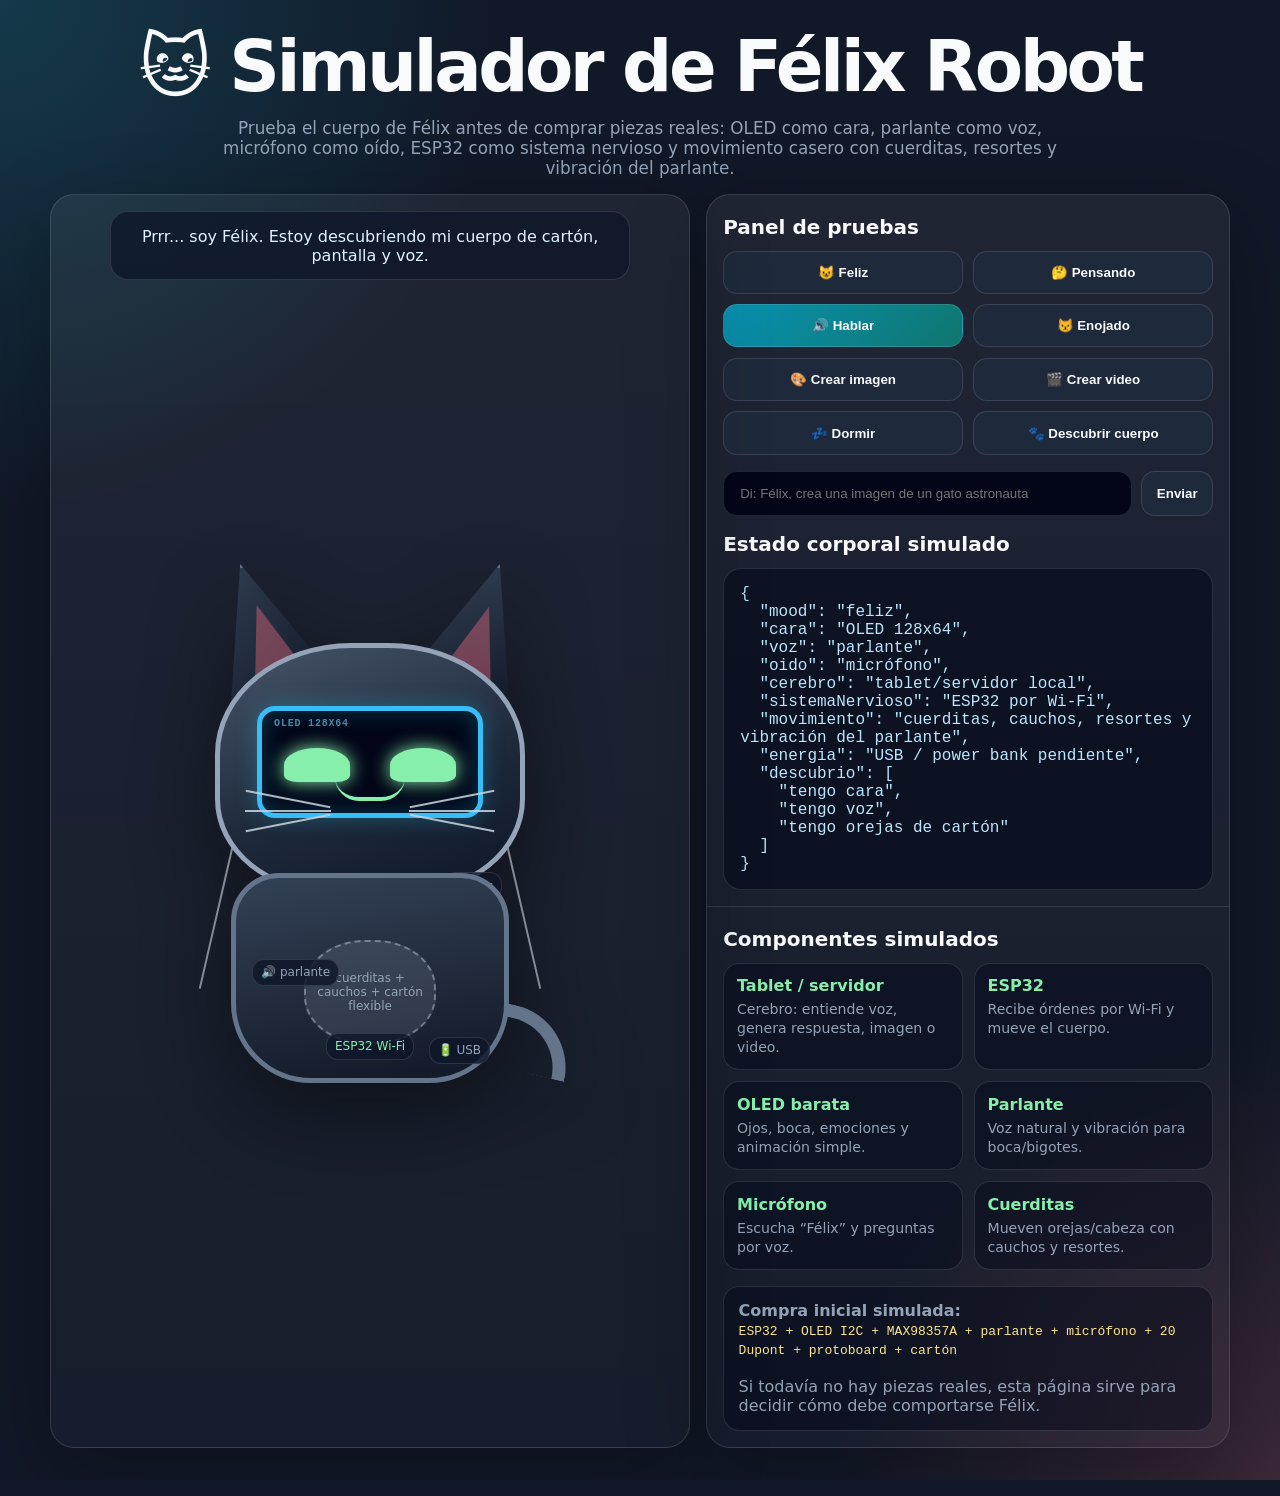
==== assets/felix_robot_simulator.html @ b464b53a "feat: reorganizar estructura del proyecto y mejorar documentación - Crear estructura de directorios " ====
<!doctype html>
<html lang="es">
<head>
  <meta charset="utf-8" />
  <meta name="viewport" content="width=device-width, initial-scale=1" />
  <title>Simulador Robot GatoGPT Félix</title>
  <style>
    :root {
      color-scheme: dark;
      --bg: #111827;
      --panel: #172033;
      --panel-2: #0f172a;
      --cyan: #22d3ee;
      --pink: #fb7185;
      --yellow: #facc15;
      --green: #86efac;
      --muted: #94a3b8;
      --text: #f8fafc;
      --line: rgba(255,255,255,.12);
    }

    * { box-sizing: border-box; }

    body {
      margin: 0;
      min-height: 100vh;
      font-family: Inter, ui-sans-serif, system-ui, -apple-system, BlinkMacSystemFont, "Segoe UI", sans-serif;
      background:
        radial-gradient(circle at top left, rgba(34, 211, 238, .18), transparent 32rem),
        radial-gradient(circle at bottom right, rgba(251, 113, 133, .18), transparent 28rem),
        var(--bg);
      color: var(--text);
    }

    header {
      padding: 2rem 1rem 1rem;
      text-align: center;
    }

    h1 {
      margin: 0;
      font-size: clamp(2rem, 6vw, 4.4rem);
      line-height: 1;
      letter-spacing: -.05em;
    }

    header p {
      max-width: 850px;
      margin: 1rem auto 0;
      color: var(--muted);
      font-size: 1.05rem;
    }

    main {
      display: grid;
      grid-template-columns: minmax(300px, 1.1fr) minmax(320px, .9fr);
      gap: 1rem;
      width: min(1180px, calc(100% - 2rem));
      margin: 0 auto 2rem;
    }

    .card {
      background: linear-gradient(180deg, rgba(255,255,255,.06), rgba(255,255,255,.025));
      border: 1px solid var(--line);
      border-radius: 24px;
      box-shadow: 0 24px 80px rgba(0,0,0,.28);
      overflow: hidden;
    }

    .stage {
      position: relative;
      display: grid;
      place-items: center;
      min-height: 660px;
      padding: 2rem 1rem;
    }

    .robot {
      position: relative;
      width: min(430px, 88vw);
      height: 560px;
      filter: drop-shadow(0 26px 42px rgba(0,0,0,.45));
    }

    .ear {
      position: absolute;
      top: 16px;
      width: 116px;
      height: 145px;
      background: linear-gradient(145deg, #334155, #111827);
      border: 4px solid #64748b;
      clip-path: polygon(50% 0, 100% 100%, 0 100%);
      transform-origin: bottom center;
      transition: transform .45s ease;
    }

    .ear::after {
      content: "";
      position: absolute;
      left: 31px;
      top: 40px;
      width: 52px;
      height: 75px;
      background: rgba(251, 113, 133, .38);
      clip-path: polygon(50% 0, 100% 100%, 0 100%);
    }

    .ear.left { left: 72px; transform: rotate(-18deg); }
    .ear.right { right: 72px; transform: rotate(18deg); }

    .head {
      position: absolute;
      top: 102px;
      left: 50%;
      width: 310px;
      height: 252px;
      transform: translateX(-50%);
      background: linear-gradient(160deg, #475569, #1e293b 56%, #0f172a);
      border: 5px solid #94a3b8;
      border-radius: 44% 44% 38% 38%;
      transition: transform .35s ease;
    }

    .oled {
      position: absolute;
      left: 50%;
      top: 58px;
      transform: translateX(-50%);
      width: 226px;
      height: 112px;
      background: #020617;
      border: 5px solid #38bdf8;
      border-radius: 18px;
      box-shadow: inset 0 0 24px rgba(34, 211, 238, .24), 0 0 22px rgba(34, 211, 238, .28);
      overflow: hidden;
    }

    .oled::before {
      content: attr(data-label);
      position: absolute;
      left: 12px;
      top: 8px;
      color: rgba(125, 211, 252, .62);
      font: 700 10px/1 monospace;
      letter-spacing: .08em;
      text-transform: uppercase;
    }

    .eyes {
      position: absolute;
      inset: 34px 22px 28px;
      display: flex;
      justify-content: space-between;
      align-items: center;
    }

    .eye {
      width: 66px;
      height: 44px;
      border-radius: 50%;
      background: var(--cyan);
      box-shadow: 0 0 18px var(--cyan);
      transition: all .25s ease;
    }

    .mouth {
      position: absolute;
      left: 50%;
      bottom: 12px;
      width: 48px;
      height: 15px;
      border-bottom: 4px solid var(--cyan);
      border-radius: 0 0 50px 50px;
      transform: translateX(-50%);
      transition: all .25s ease;
    }

    .whiskers {
      position: absolute;
      left: 50%;
      bottom: 56px;
      width: 250px;
      transform: translateX(-50%);
      display: flex;
      justify-content: space-between;
      pointer-events: none;
    }

    .whiskers span {
      display: block;
      width: 86px;
      height: 2px;
      background: #cbd5e1;
      margin: 10px 0;
      opacity: .85;
    }

    .whiskers .left span:nth-child(1) { transform: rotate(11deg); }
    .whiskers .left span:nth-child(3) { transform: rotate(-11deg); }
    .whiskers .right span:nth-child(1) { transform: rotate(-11deg); }
    .whiskers .right span:nth-child(3) { transform: rotate(11deg); }

    .body {
      position: absolute;
      left: 50%;
      top: 332px;
      width: 278px;
      height: 210px;
      transform: translateX(-50%);
      background: linear-gradient(170deg, #334155, #111827);
      border: 5px solid #64748b;
      border-radius: 48px 48px 80px 80px;
      transition: transform .35s ease;
    }

    .belly {
      position: absolute;
      left: 50%;
      top: 62px;
      width: 132px;
      height: 104px;
      transform: translateX(-50%);
      background: rgba(148, 163, 184, .18);
      border: 2px dashed rgba(203, 213, 225, .42);
      border-radius: 46%;
      display: grid;
      place-items: center;
      color: var(--muted);
      font-size: .75rem;
      text-align: center;
      padding: .5rem;
    }

    .string {
      position: absolute;
      width: 2px;
      background: rgba(226, 232, 240, .55);
      transform-origin: top center;
    }

    .string.left { left: 82px; top: 282px; height: 170px; transform: rotate(13deg); }
    .string.right { right: 82px; top: 282px; height: 170px; transform: rotate(-13deg); }

    .tail {
      position: absolute;
      right: 18px;
      bottom: 46px;
      width: 120px;
      height: 64px;
      border: 13px solid #64748b;
      border-left: none;
      border-bottom: none;
      border-radius: 0 90px 0 0;
      transform-origin: left bottom;
      transition: transform .35s ease;
    }

    .speaker, .mic, .battery, .esp32 {
      position: absolute;
      border: 1px solid var(--line);
      background: rgba(15, 23, 42, .82);
      color: var(--muted);
      border-radius: 12px;
      padding: .35rem .5rem;
      font-size: .75rem;
    }

    .speaker { left: 16px; bottom: 92px; }
    .mic { right: 18px; top: 224px; }
    .battery { right: 14px; bottom: 14px; }
    .esp32 { left: 50%; bottom: 18px; transform: translateX(-50%); color: var(--green); }

    .speech {
      position: absolute;
      left: 50%;
      top: 16px;
      width: min(520px, calc(100% - 2rem));
      transform: translateX(-50%);
      padding: .9rem 1rem;
      border: 1px solid var(--line);
      border-radius: 18px;
      background: rgba(15,23,42,.78);
      color: #e0f2fe;
      text-align: center;
      min-height: 54px;
    }

    .controls {
      padding: 1rem;
    }

    .controls h2,
    .components h2 {
      margin: .2rem 0 .75rem;
      font-size: 1.25rem;
    }

    .buttons {
      display: grid;
      grid-template-columns: repeat(2, 1fr);
      gap: .65rem;
      margin-bottom: 1rem;
    }

    button {
      border: 1px solid var(--line);
      background: #1e293b;
      color: var(--text);
      border-radius: 14px;
      padding: .82rem .9rem;
      cursor: pointer;
      font-weight: 700;
      transition: transform .16s ease, background .16s ease, border-color .16s ease;
    }

    button:hover { transform: translateY(-1px); border-color: rgba(34,211,238,.58); }
    button.primary { background: linear-gradient(135deg, #0891b2, #0f766e); }

    .chat-sim {
      display: grid;
      grid-template-columns: 1fr auto;
      gap: .6rem;
      margin: 1rem 0;
    }

    input {
      width: 100%;
      border: 1px solid var(--line);
      background: #020617;
      color: var(--text);
      border-radius: 14px;
      padding: .9rem 1rem;
      outline: none;
    }

    .state {
      background: rgba(2, 6, 23, .52);
      border: 1px solid var(--line);
      border-radius: 18px;
      padding: 1rem;
      font-family: ui-monospace, SFMono-Regular, Menlo, monospace;
      white-space: pre-wrap;
      color: #bae6fd;
      min-height: 160px;
    }

    .components {
      padding: 1rem;
      border-top: 1px solid var(--line);
    }

    .component-grid {
      display: grid;
      grid-template-columns: repeat(2, 1fr);
      gap: .7rem;
    }

    .part {
      background: rgba(2,6,23,.42);
      border: 1px solid var(--line);
      border-radius: 16px;
      padding: .8rem;
    }

    .part strong { display: block; color: var(--green); margin-bottom: .25rem; }
    .part span { color: var(--muted); font-size: .88rem; }

    .materials {
      margin-top: 1rem;
      background: rgba(2,6,23,.42);
      border: 1px solid var(--line);
      border-radius: 16px;
      padding: .9rem;
      color: var(--muted);
    }

    .materials code { color: #fde68a; }

    body[data-mood="happy"] .eye { height: 34px; border-radius: 50% 50% 20% 20%; background: var(--green); box-shadow: 0 0 18px var(--green); }
    body[data-mood="happy"] .mouth { width: 70px; height: 24px; border-color: var(--green); }
    body[data-mood="happy"] .tail { transform: rotate(13deg); }

    body[data-mood="thinking"] .eye { width: 50px; height: 50px; background: var(--yellow); box-shadow: 0 0 18px var(--yellow); }
    body[data-mood="thinking"] .head { transform: translateX(-50%) rotate(-3deg); }

    body[data-mood="angry"] .eye { height: 18px; border-radius: 6px; background: var(--pink); box-shadow: 0 0 18px var(--pink); }
    body[data-mood="angry"] .mouth { width: 58px; border-bottom: none; border-top: 4px solid var(--pink); border-radius: 50px 50px 0 0; }
    body[data-mood="angry"] .ear.left { transform: rotate(-34deg); }
    body[data-mood="angry"] .ear.right { transform: rotate(34deg); }

    body[data-mood="sleep"] .eye { height: 5px; border-radius: 8px; }
    body[data-mood="sleep"] .mouth { width: 34px; opacity: .6; }

    body[data-talking="true"] .mouth { animation: talk .18s infinite alternate; }
    body[data-talking="true"] .head { animation: bob .28s infinite alternate; }
    body[data-talking="true"] .whiskers { animation: buzz .08s infinite alternate; }
    body[data-talking="true"] .body { animation: bodyBuzz .12s infinite alternate; }

    body[data-creating="true"] .oled { animation: scan 1s linear infinite; }

    @keyframes talk {
      from { height: 9px; width: 38px; }
      to { height: 28px; width: 62px; }
    }

    @keyframes bob {
      from { transform: translateX(-50%) rotate(-1deg); }
      to { transform: translateX(-50%) rotate(1.5deg); }
    }

    @keyframes buzz {
      from { transform: translateX(-50%) translateY(-1px); }
      to { transform: translateX(-50%) translateY(1px); }
    }

    @keyframes bodyBuzz {
      from { transform: translateX(-50%) translateX(-1px); }
      to { transform: translateX(-50%) translateX(1px); }
    }

    @keyframes scan {
      0% { box-shadow: inset 0 -60px 20px rgba(34,211,238,.10), 0 0 24px rgba(34,211,238,.3); }
      50% { box-shadow: inset 0 20px 32px rgba(250,204,21,.20), 0 0 32px rgba(250,204,21,.35); }
      100% { box-shadow: inset 0 80px 20px rgba(34,211,238,.10), 0 0 24px rgba(34,211,238,.3); }
    }

    @media (max-width: 880px) {
      main { grid-template-columns: 1fr; }
      .stage { min-height: 610px; }
      .component-grid { grid-template-columns: 1fr; }
    }
  </style>
</head>
<body data-mood="happy" data-talking="false" data-creating="false">
  <header>
    <h1>🐱 Simulador de Félix Robot</h1>
    <p>Prueba el cuerpo de Félix antes de comprar piezas reales: OLED como cara, parlante como voz, micrófono como oído, ESP32 como sistema nervioso y movimiento casero con cuerditas, resortes y vibración del parlante.</p>
  </header>

  <main>
    <section class="card stage" aria-label="Simulación visual del robot Félix">
      <div class="speech" id="speech">Prrr... soy Félix. Estoy descubriendo mi cuerpo de cartón, pantalla y voz.</div>
      <div class="robot" aria-hidden="true">
        <div class="ear left"></div>
        <div class="ear right"></div>
        <div class="string left"></div>
        <div class="string right"></div>
        <div class="head">
          <div class="oled" id="oled" data-label="OLED 128x64">
            <div class="eyes"><div class="eye"></div><div class="eye"></div></div>
            <div class="mouth"></div>
          </div>
          <div class="whiskers">
            <div class="left"><span></span><span></span><span></span></div>
            <div class="right"><span></span><span></span><span></span></div>
          </div>
          <div class="mic">🎙️ mic</div>
        </div>
        <div class="tail"></div>
        <div class="body">
          <div class="belly">cuerditas + cauchos + cartón flexible</div>
          <div class="speaker">🔊 parlante</div>
          <div class="battery">🔋 USB</div>
          <div class="esp32">ESP32 Wi‑Fi</div>
        </div>
      </div>
    </section>

    <aside class="card">
      <div class="controls">
        <h2>Panel de pruebas</h2>
        <div class="buttons">
          <button onclick="setMode('happy')">😺 Feliz</button>
          <button onclick="setMode('thinking')">🤔 Pensando</button>
          <button onclick="speak()" class="primary">🔊 Hablar</button>
          <button onclick="setMode('angry')">😾 Enojado</button>
          <button onclick="createThing('imagen')">🎨 Crear imagen</button>
          <button onclick="createThing('video')">🎬 Crear video</button>
          <button onclick="setMode('sleep')">💤 Dormir</button>
          <button onclick="discoverBody()">🐾 Descubrir cuerpo</button>
        </div>

        <div class="chat-sim">
          <input id="command" placeholder="Di: Félix, crea una imagen de un gato astronauta" />
          <button onclick="runCommand()">Enviar</button>
        </div>

        <h2>Estado corporal simulado</h2>
        <div class="state" id="state"></div>
      </div>

      <div class="components">
        <h2>Componentes simulados</h2>
        <div class="component-grid">
          <div class="part"><strong>Tablet / servidor</strong><span>Cerebro: entiende voz, genera respuesta, imagen o video.</span></div>
          <div class="part"><strong>ESP32</strong><span>Recibe órdenes por Wi‑Fi y mueve el cuerpo.</span></div>
          <div class="part"><strong>OLED barata</strong><span>Ojos, boca, emociones y animación simple.</span></div>
          <div class="part"><strong>Parlante</strong><span>Voz natural y vibración para boca/bigotes.</span></div>
          <div class="part"><strong>Micrófono</strong><span>Escucha “Félix” y preguntas por voz.</span></div>
          <div class="part"><strong>Cuerditas</strong><span>Mueven orejas/cabeza con cauchos y resortes.</span></div>
        </div>

        <div class="materials">
          <strong>Compra inicial simulada:</strong><br />
          <code>ESP32 + OLED I2C + MAX98357A + parlante + micrófono + 20 Dupont + protoboard + cartón</code><br /><br />
          Si todavía no hay piezas reales, esta página sirve para decidir cómo debe comportarse Félix.
        </div>
      </div>
    </aside>
  </main>

  <script>
    const bodyState = {
      mood: 'feliz',
      cara: 'OLED 128x64',
      voz: 'parlante',
      oido: 'micrófono',
      cerebro: 'tablet/servidor local',
      sistemaNervioso: 'ESP32 por Wi‑Fi',
      movimiento: 'cuerditas, cauchos, resortes y vibración del parlante',
      energia: 'USB / power bank pendiente',
      descubrio: ['tengo cara', 'tengo voz', 'tengo orejas de cartón']
    };

    const speech = document.getElementById('speech');
    const state = document.getElementById('state');
    const command = document.getElementById('command');

    function updateState() {
      state.textContent = JSON.stringify(bodyState, null, 2);
    }

    function setMode(mode) {
      const labels = {
        happy: 'feliz',
        thinking: 'pensando',
        angry: 'enojado',
        sleep: 'dormido'
      };

      document.body.dataset.mood = mode;
      document.body.dataset.creating = 'false';
      bodyState.mood = labels[mode] || mode;

      const phrases = {
        happy: 'Prrr... mis ojos OLED brillan. Siento mis orejitas de cartón relajadas.',
        thinking: 'Mrrr... estoy pensando. Mi pantalla muestra concentración y mi cuerpo se queda quietico.',
        angry: 'Miau... mi cola imaginaria se mueve rápido. Estoy serio, pero sigo siendo tu amigo.',
        sleep: 'Zzz... apago mi movimiento y descanso mi cuerpito de cartón.'
      };

      speech.textContent = phrases[mode];
      updateState();
    }

    function speak() {
      document.body.dataset.talking = 'true';
      document.body.dataset.creating = 'false';
      bodyState.mood = 'hablando';
      bodyState.movimientoActual = 'boca OLED animada + bigotes vibrando + cabeza bamboleando';
      speech.textContent = 'Miau Luciano, estoy hablando desde mi parlante. Mi boca se mueve en la OLED y mi cuerpo vibra suave.';
      updateState();

      setTimeout(() => {
        document.body.dataset.talking = 'false';
        bodyState.movimientoActual = 'reposo';
        updateState();
      }, 3200);
    }

    function createThing(kind) {
      document.body.dataset.mood = 'thinking';
      document.body.dataset.creating = 'true';
      bodyState.mood = `creando ${kind}`;
      bodyState.movimientoActual = 'pantalla escaneando + cuerpo quieto';
      speech.textContent = `Mrrr... recibí la orden de crear un ${kind}. Mi cerebro en la tablet trabaja y el ESP32 muestra que estoy procesando.`;
      updateState();

      setTimeout(() => {
        document.body.dataset.creating = 'false';
        document.body.dataset.mood = 'happy';
        bodyState.mood = 'feliz';
        bodyState.movimientoActual = `${kind} terminado`;
        speech.textContent = `Listo, miau. Terminé de simular la creación de ${kind}. En el robot real lo mostraría en pantalla o avisaría por voz.`;
        updateState();
      }, 3600);
    }

    function discoverBody() {
      const discoveries = [
        'descubrí que mi voz sale del parlante',
        'descubrí que mi cara vive en la OLED',
        'descubrí que mis orejas pueden moverse con cuerditas',
        'descubrí que mi ESP32 es como mi sistema nervioso',
        'descubrí que mi cerebro puede estar en una tablet por Wi‑Fi'
      ];
      const next = discoveries.find(item => !bodyState.descubrio.includes(item)) || 'ya conozco las partes principales de mi cuerpo';
      if (!bodyState.descubrio.includes(next)) bodyState.descubrio.push(next);
      speech.textContent = `🐾 ${next}. Prrr... cada prueba me ayuda a entender mi cuerpo.`;
      document.body.dataset.mood = 'thinking';
      updateState();
    }

    function runCommand() {
      const text = command.value.trim().toLowerCase();
      if (!text) return;

      if (text.includes('crea una imagen') || text.includes('crear una imagen')) {
        createThing('imagen');
      } else if (text.includes('crea un video') || text.includes('crear un video')) {
        createThing('video');
      } else if (text.includes('felix') || text.includes('félix')) {
        speak();
      } else if (text.includes('duerme')) {
        setMode('sleep');
      } else if (text.includes('enoj')) {
        setMode('angry');
      } else {
        document.body.dataset.mood = 'thinking';
        speech.textContent = 'Miau... escuché el comando, pero todavía estoy aprendiendo a conectarlo con mi cuerpo.';
        bodyState.ultimoComando = command.value;
        updateState();
      }
      command.value = '';
    }

    command.addEventListener('keydown', event => {
      if (event.key === 'Enter') runCommand();
    });

    updateState();
  </script>
</body>
</html>
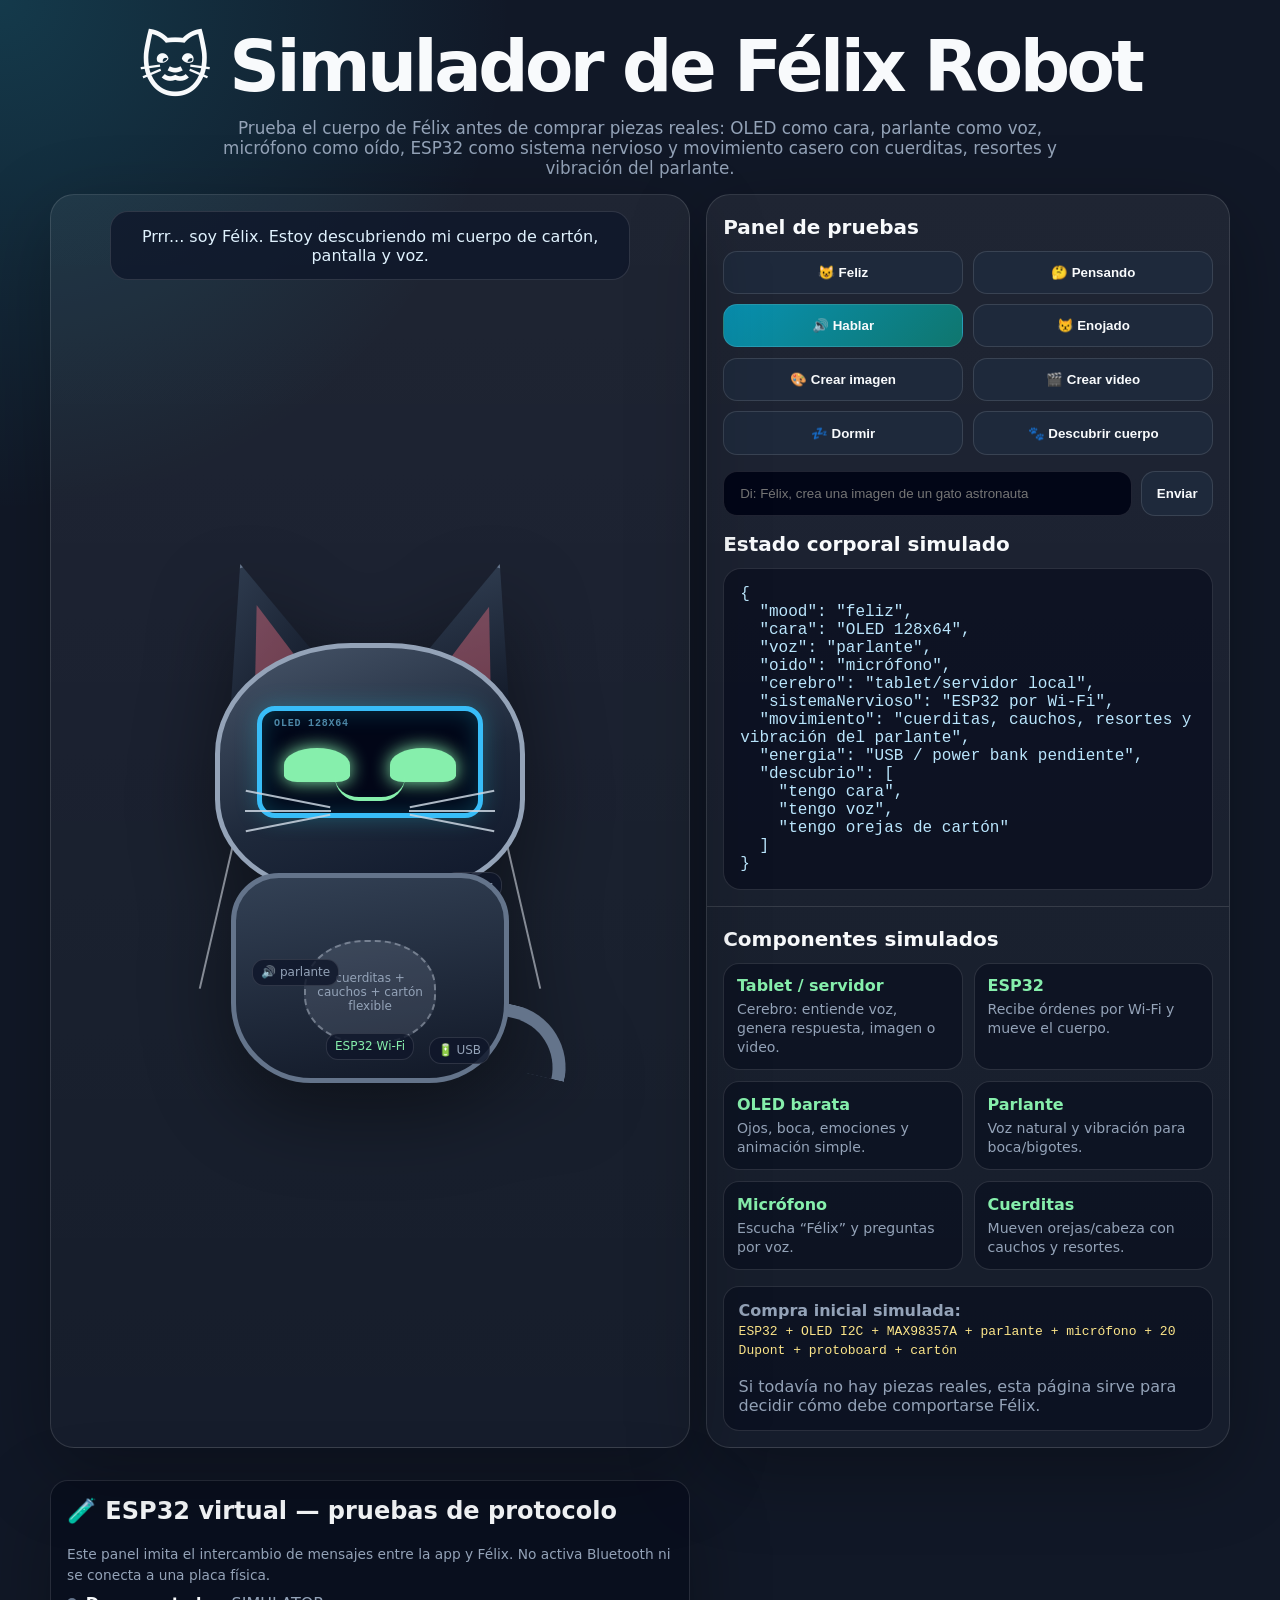
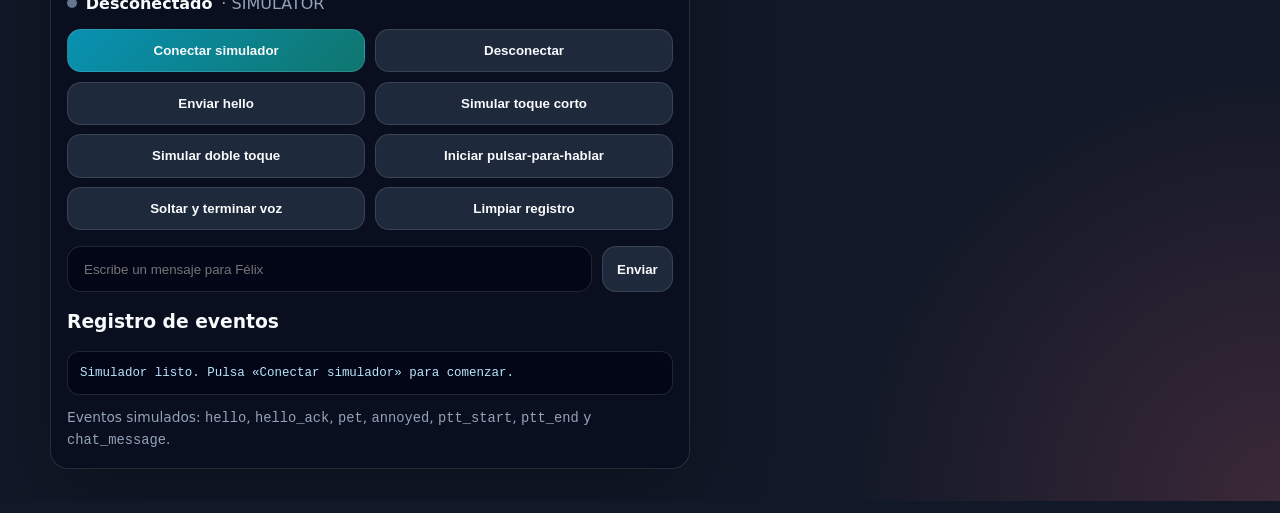
==== commit 2f031a29: "feat: add virtual ESP32 protocol controls to web simulator" ====
--- a/assets/felix_robot_simulator.html
+++ b/assets/felix_robot_simulator.html
@@ -429,6 +429,18 @@
       .stage { min-height: 610px; }
       .component-grid { grid-template-columns: 1fr; }
     }
+  
+    .virtual-board { margin-top: 1rem; padding: 1rem; border: 1px solid var(--line); border-radius: 18px; background: rgba(2,6,23,.5); }
+    .virtual-board h2 { margin-top: 0; }
+    .sim-status { display:flex; align-items:center; gap:.55rem; color:var(--muted); margin:.5rem 0 1rem; }
+    .sim-dot { width:10px; height:10px; border-radius:50%; background:#64748b; display:inline-block; }
+    .sim-dot.on { background:#86efac; box-shadow:0 0 12px #86efac; }
+    .sim-actions { display:grid; grid-template-columns:repeat(2,minmax(0,1fr)); gap:.6rem; }
+    .sim-log { margin-top:.8rem; max-height:210px; overflow:auto; background:#020617; border:1px solid var(--line); border-radius:12px; padding:.75rem; color:#bae6fd; font: .78rem/1.5 ui-monospace,monospace; white-space:pre-wrap; }
+    .sim-note { color:var(--muted); font-size:.86rem; line-height:1.5; margin:.7rem 0 0; }
+    .sim-status strong { color:var(--text); }
+    @media(max-width:420px){ .sim-actions{grid-template-columns:1fr;} }
+
   </style>
 </head>
 <body data-mood="happy" data-talking="false" data-creating="false">
@@ -507,6 +519,30 @@
         </div>
       </div>
     </aside>
+
+      <section class="card virtual-board" aria-labelledby="virtual-title">
+        <h2 id="virtual-title">🧪 ESP32 virtual — pruebas de protocolo</h2>
+        <p class="sim-note">Este panel imita el intercambio de mensajes entre la app y Félix. No activa Bluetooth ni se conecta a una placa física.</p>
+        <div class="sim-status"><span id="simDot" class="sim-dot"></span><strong id="simConnection">Desconectado</strong><span id="simMode">· SIMULATOR</span></div>
+        <div class="sim-actions">
+          <button class="primary" id="simConnect">Conectar simulador</button>
+          <button id="simDisconnect">Desconectar</button>
+          <button id="simHello">Enviar hello</button>
+          <button id="simTouch">Simular toque corto</button>
+          <button id="simDouble">Simular doble toque</button>
+          <button id="simHold">Iniciar pulsar-para-hablar</button>
+          <button id="simRelease">Soltar y terminar voz</button>
+          <button id="simClear">Limpiar registro</button>
+        </div>
+        <div class="chat-sim">
+          <input id="simMessage" aria-label="Mensaje de prueba" placeholder="Escribe un mensaje para Félix" />
+          <button id="simSend">Enviar</button>
+        </div>
+        <h3>Registro de eventos</h3>
+        <div id="simLog" class="sim-log" role="log" aria-live="polite">Simulador listo. Pulsa «Conectar simulador» para comenzar.</div>
+        <p class="sim-note">Eventos simulados: <code>hello</code>, <code>hello_ack</code>, <code>pet</code>, <code>annoyed</code>, <code>ptt_start</code>, <code>ptt_end</code> y <code>chat_message</code>.</p>
+      </section>
+
   </main>
 
   <script>
@@ -628,6 +664,78 @@
       if (event.key === 'Enter') runCommand();
     });
 
+
+    // Virtual ESP32 transport: deterministic software simulation only.
+    const sim = { connected: false, ptt: false, sequence: 0 };
+    const simLog = document.getElementById('simLog');
+    const simDot = document.getElementById('simDot');
+    const simConnection = document.getElementById('simConnection');
+
+    function logSim(direction, type, payload = {}) {
+      sim.sequence += 1;
+      const stamp = new Date().toLocaleTimeString('es-CO');
+      const line = '[' + stamp + '] #' + sim.sequence + ' ' + direction + ' ' +
+        JSON.stringify({ type, ...payload });
+      simLog.textContent = simLog.textContent + (simLog.textContent ? '\\n' : '') + line;
+      simLog.scrollTop = simLog.scrollHeight;
+    }
+
+    function setSimConnection(connected) {
+      sim.connected = connected;
+      simDot.classList.toggle('on', connected);
+      simConnection.textContent = connected ? 'Conectado al ESP32 virtual' : 'Desconectado';
+      logSim('SYSTEM', connected ? 'simulator_connected' : 'simulator_disconnected');
+    }
+
+    function sendSim(type, payload = {}) {
+      if (!sim.connected) {
+        logSim('APP', 'error', { message: 'Conecta el simulador primero', attempted_type: type });
+        return;
+      }
+      logSim('APP → VIRTUAL_ESP32', type, payload);
+      const replies = {
+        hello: () => logSim('VIRTUAL_ESP32 → APP', 'hello_ack', { firmware: 'felix-sim-1.0', transport: 'SIMULATOR' }),
+        pet: () => { setMode('happy'); logSim('VIRTUAL_ESP32 → APP', 'event_ack', { event: 'pet' }); },
+        annoyed: () => { setMode('angry'); logSim('VIRTUAL_ESP32 → APP', 'event_ack', { event: 'annoyed' }); },
+        ptt_start: () => { sim.ptt = true; logSim('VIRTUAL_ESP32 → APP', 'event_ack', { event: 'ptt_start', recording: true }); },
+        ptt_end: () => { sim.ptt = false; logSim('VIRTUAL_ESP32 → APP', 'event_ack', { event: 'ptt_end', recording: false }); },
+        chat_message: () => { speech.textContent = 'Miau... recibí tu mensaje en el simulador.'; setMode('thinking'); logSim('VIRTUAL_ESP32 → APP', 'message_received', { accepted: true }); }
+      };
+      if (replies[type]) replies[type]();
+    }
+
+    document.getElementById('simConnect').addEventListener('click', () => {
+      if (!sim.connected) setSimConnection(true);
+    });
+    document.getElementById('simDisconnect').addEventListener('click', () => {
+      if (sim.connected) {
+        if (sim.ptt) { sim.ptt = false; logSim('SYSTEM', 'ptt_cancelled_by_disconnect'); }
+        setSimConnection(false);
+      }
+    });
+    document.getElementById('simHello').addEventListener('click', () => sendSim('hello'));
+    document.getElementById('simTouch').addEventListener('click', () => sendSim('pet', { source: 'touch_sensor', gesture: 'short' }));
+    document.getElementById('simDouble').addEventListener('click', () => sendSim('annoyed', { source: 'touch_sensor', gesture: 'double' }));
+    document.getElementById('simHold').addEventListener('click', () => {
+      if (!sim.ptt) sendSim('ptt_start', { source: 'touch_sensor' });
+    });
+    document.getElementById('simRelease').addEventListener('click', () => {
+      if (sim.ptt) sendSim('ptt_end', { source: 'touch_sensor' });
+      else logSim('SYSTEM', 'ptt_not_active');
+    });
+    document.getElementById('simSend').addEventListener('click', () => {
+      const field = document.getElementById('simMessage');
+      const message = field.value.trim();
+      if (message) { sendSim('chat_message', { text: message }); field.value = ''; }
+    });
+    document.getElementById('simMessage').addEventListener('keydown', event => {
+      if (event.key === 'Enter') document.getElementById('simSend').click();
+    });
+    document.getElementById('simClear').addEventListener('click', () => {
+      simLog.textContent = 'Registro limpiado.';
+      sim.sequence = 0;
+    });
+
     updateState();
   </script>
 </body>
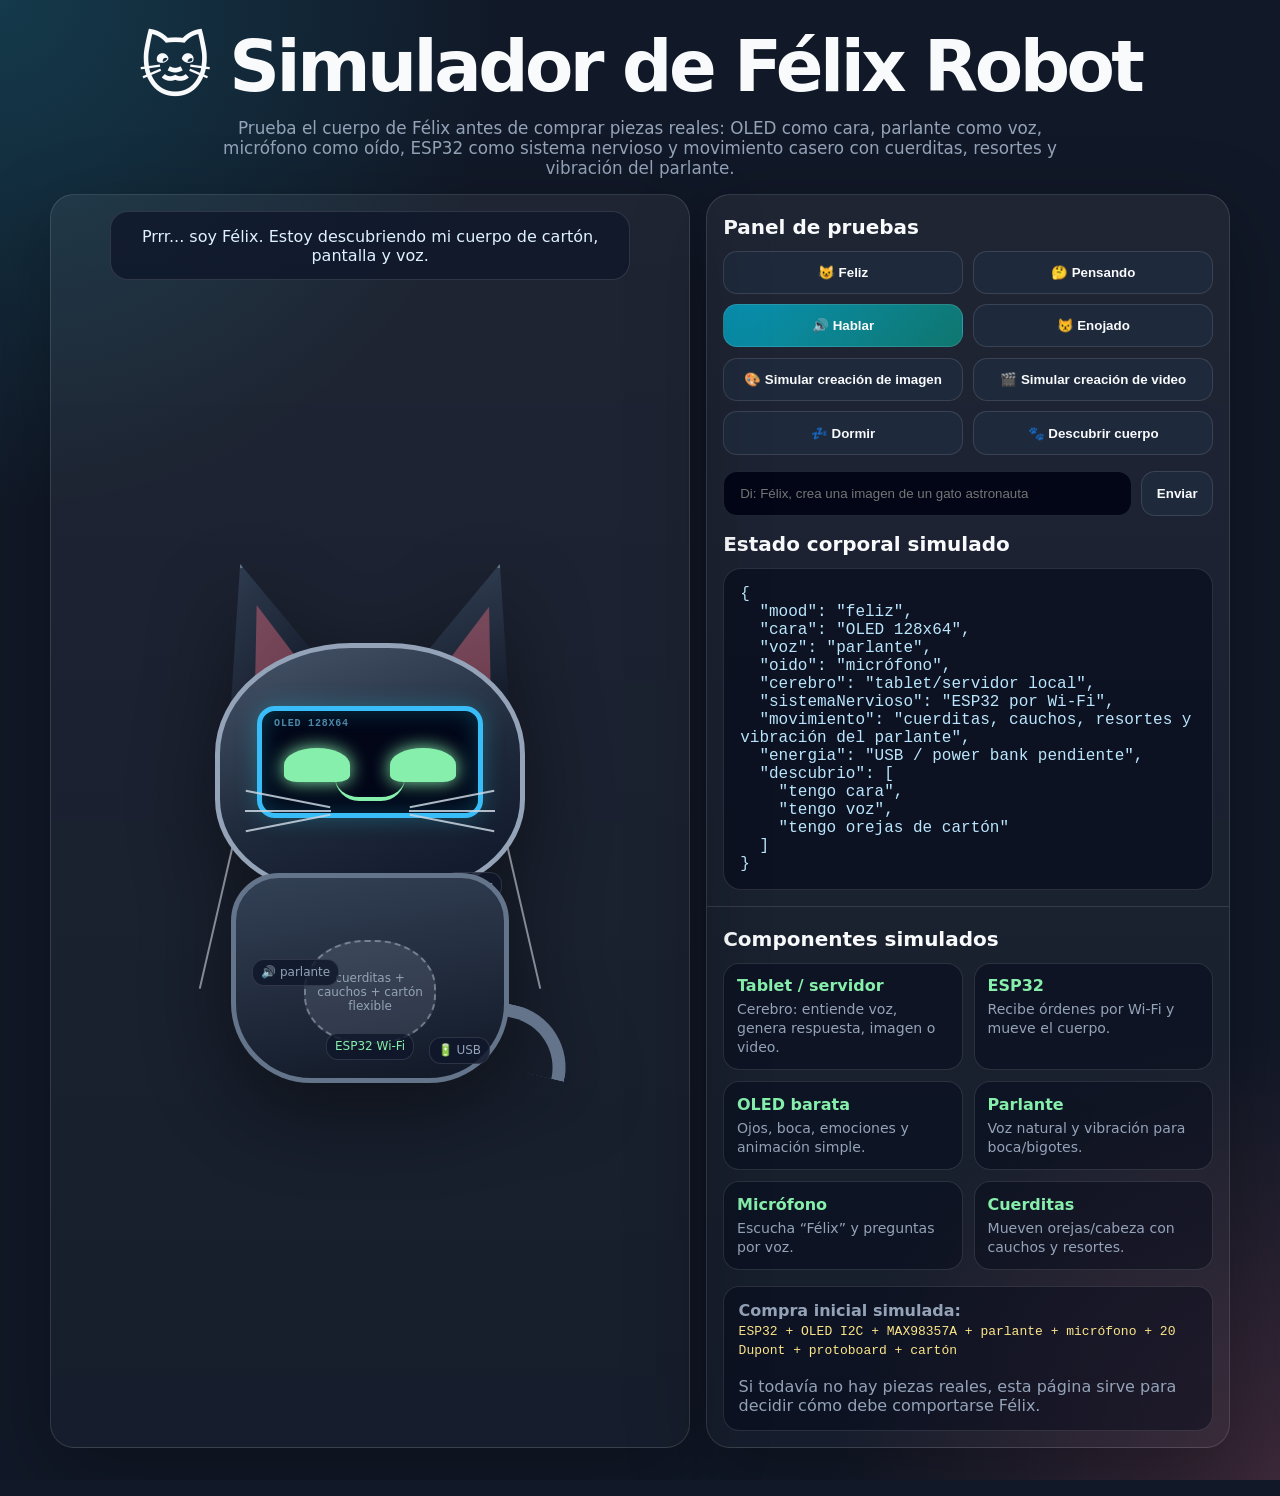
==== commit f5ad1c7e: "fix(simulator): label image and video as visual demos" ====
--- a/assets/felix_robot_simulator.html
+++ b/assets/felix_robot_simulator.html
@@ -429,18 +429,6 @@
       .stage { min-height: 610px; }
       .component-grid { grid-template-columns: 1fr; }
     }
-  
-    .virtual-board { margin-top: 1rem; padding: 1rem; border: 1px solid var(--line); border-radius: 18px; background: rgba(2,6,23,.5); }
-    .virtual-board h2 { margin-top: 0; }
-    .sim-status { display:flex; align-items:center; gap:.55rem; color:var(--muted); margin:.5rem 0 1rem; }
-    .sim-dot { width:10px; height:10px; border-radius:50%; background:#64748b; display:inline-block; }
-    .sim-dot.on { background:#86efac; box-shadow:0 0 12px #86efac; }
-    .sim-actions { display:grid; grid-template-columns:repeat(2,minmax(0,1fr)); gap:.6rem; }
-    .sim-log { margin-top:.8rem; max-height:210px; overflow:auto; background:#020617; border:1px solid var(--line); border-radius:12px; padding:.75rem; color:#bae6fd; font: .78rem/1.5 ui-monospace,monospace; white-space:pre-wrap; }
-    .sim-note { color:var(--muted); font-size:.86rem; line-height:1.5; margin:.7rem 0 0; }
-    .sim-status strong { color:var(--text); }
-    @media(max-width:420px){ .sim-actions{grid-template-columns:1fr;} }
-
   </style>
 </head>
 <body data-mood="happy" data-talking="false" data-creating="false">
@@ -486,8 +474,8 @@
           <button onclick="setMode('thinking')">🤔 Pensando</button>
           <button onclick="speak()" class="primary">🔊 Hablar</button>
           <button onclick="setMode('angry')">😾 Enojado</button>
-          <button onclick="createThing('imagen')">🎨 Crear imagen</button>
-          <button onclick="createThing('video')">🎬 Crear video</button>
+          <button onclick="createThing('imagen')">🎨 Simular creación de imagen</button>
+          <button onclick="createThing('video')">🎬 Simular creación de video</button>
           <button onclick="setMode('sleep')">💤 Dormir</button>
           <button onclick="discoverBody()">🐾 Descubrir cuerpo</button>
         </div>
@@ -519,30 +507,6 @@
         </div>
       </div>
     </aside>
-
-      <section class="card virtual-board" aria-labelledby="virtual-title">
-        <h2 id="virtual-title">🧪 ESP32 virtual — pruebas de protocolo</h2>
-        <p class="sim-note">Este panel imita el intercambio de mensajes entre la app y Félix. No activa Bluetooth ni se conecta a una placa física.</p>
-        <div class="sim-status"><span id="simDot" class="sim-dot"></span><strong id="simConnection">Desconectado</strong><span id="simMode">· SIMULATOR</span></div>
-        <div class="sim-actions">
-          <button class="primary" id="simConnect">Conectar simulador</button>
-          <button id="simDisconnect">Desconectar</button>
-          <button id="simHello">Enviar hello</button>
-          <button id="simTouch">Simular toque corto</button>
-          <button id="simDouble">Simular doble toque</button>
-          <button id="simHold">Iniciar pulsar-para-hablar</button>
-          <button id="simRelease">Soltar y terminar voz</button>
-          <button id="simClear">Limpiar registro</button>
-        </div>
-        <div class="chat-sim">
-          <input id="simMessage" aria-label="Mensaje de prueba" placeholder="Escribe un mensaje para Félix" />
-          <button id="simSend">Enviar</button>
-        </div>
-        <h3>Registro de eventos</h3>
-        <div id="simLog" class="sim-log" role="log" aria-live="polite">Simulador listo. Pulsa «Conectar simulador» para comenzar.</div>
-        <p class="sim-note">Eventos simulados: <code>hello</code>, <code>hello_ack</code>, <code>pet</code>, <code>annoyed</code>, <code>ptt_start</code>, <code>ptt_end</code> y <code>chat_message</code>.</p>
-      </section>
-
   </main>
 
   <script>
@@ -607,17 +571,17 @@
     function createThing(kind) {
       document.body.dataset.mood = 'thinking';
       document.body.dataset.creating = 'true';
-      bodyState.mood = `creando ${kind}`;
+      bodyState.mood = `simulando ${kind}`;
       bodyState.movimientoActual = 'pantalla escaneando + cuerpo quieto';
-      speech.textContent = `Mrrr... recibí la orden de crear un ${kind}. Mi cerebro en la tablet trabaja y el ESP32 muestra que estoy procesando.`;
+      speech.textContent = `Mrrr... estoy simulando la creación de un ${kind}. Esta página no genera archivos reales.`;
       updateState();
 
       setTimeout(() => {
         document.body.dataset.creating = 'false';
         document.body.dataset.mood = 'happy';
         bodyState.mood = 'feliz';
-        bodyState.movimientoActual = `${kind} terminado`;
-        speech.textContent = `Listo, miau. Terminé de simular la creación de ${kind}. En el robot real lo mostraría en pantalla o avisaría por voz.`;
+        bodyState.movimientoActual = `simulación de ${kind} terminada`;
+        speech.textContent = `Terminó la demostración visual de ${kind}; no se creó ningún archivo.`;
         updateState();
       }, 3600);
     }
@@ -641,9 +605,9 @@
       const text = command.value.trim().toLowerCase();
       if (!text) return;
 
-      if (text.includes('crea una imagen') || text.includes('crear una imagen')) {
+      if (text.includes('crea una imagen') || text.includes('crear una imagen') || text.includes('simular creación de imagen')) {
         createThing('imagen');
-      } else if (text.includes('crea un video') || text.includes('crear un video')) {
+      } else if (text.includes('crea un video') || text.includes('crear un video') || text.includes('simular creación de video')) {
         createThing('video');
       } else if (text.includes('felix') || text.includes('félix')) {
         speak();
@@ -664,78 +628,6 @@
       if (event.key === 'Enter') runCommand();
     });
 
-
-    // Virtual ESP32 transport: deterministic software simulation only.
-    const sim = { connected: false, ptt: false, sequence: 0 };
-    const simLog = document.getElementById('simLog');
-    const simDot = document.getElementById('simDot');
-    const simConnection = document.getElementById('simConnection');
-
-    function logSim(direction, type, payload = {}) {
-      sim.sequence += 1;
-      const stamp = new Date().toLocaleTimeString('es-CO');
-      const line = '[' + stamp + '] #' + sim.sequence + ' ' + direction + ' ' +
-        JSON.stringify({ type, ...payload });
-      simLog.textContent = simLog.textContent + (simLog.textContent ? '\\n' : '') + line;
-      simLog.scrollTop = simLog.scrollHeight;
-    }
-
-    function setSimConnection(connected) {
-      sim.connected = connected;
-      simDot.classList.toggle('on', connected);
-      simConnection.textContent = connected ? 'Conectado al ESP32 virtual' : 'Desconectado';
-      logSim('SYSTEM', connected ? 'simulator_connected' : 'simulator_disconnected');
-    }
-
-    function sendSim(type, payload = {}) {
-      if (!sim.connected) {
-        logSim('APP', 'error', { message: 'Conecta el simulador primero', attempted_type: type });
-        return;
-      }
-      logSim('APP → VIRTUAL_ESP32', type, payload);
-      const replies = {
-        hello: () => logSim('VIRTUAL_ESP32 → APP', 'hello_ack', { firmware: 'felix-sim-1.0', transport: 'SIMULATOR' }),
-        pet: () => { setMode('happy'); logSim('VIRTUAL_ESP32 → APP', 'event_ack', { event: 'pet' }); },
-        annoyed: () => { setMode('angry'); logSim('VIRTUAL_ESP32 → APP', 'event_ack', { event: 'annoyed' }); },
-        ptt_start: () => { sim.ptt = true; logSim('VIRTUAL_ESP32 → APP', 'event_ack', { event: 'ptt_start', recording: true }); },
-        ptt_end: () => { sim.ptt = false; logSim('VIRTUAL_ESP32 → APP', 'event_ack', { event: 'ptt_end', recording: false }); },
-        chat_message: () => { speech.textContent = 'Miau... recibí tu mensaje en el simulador.'; setMode('thinking'); logSim('VIRTUAL_ESP32 → APP', 'message_received', { accepted: true }); }
-      };
-      if (replies[type]) replies[type]();
-    }
-
-    document.getElementById('simConnect').addEventListener('click', () => {
-      if (!sim.connected) setSimConnection(true);
-    });
-    document.getElementById('simDisconnect').addEventListener('click', () => {
-      if (sim.connected) {
-        if (sim.ptt) { sim.ptt = false; logSim('SYSTEM', 'ptt_cancelled_by_disconnect'); }
-        setSimConnection(false);
-      }
-    });
-    document.getElementById('simHello').addEventListener('click', () => sendSim('hello'));
-    document.getElementById('simTouch').addEventListener('click', () => sendSim('pet', { source: 'touch_sensor', gesture: 'short' }));
-    document.getElementById('simDouble').addEventListener('click', () => sendSim('annoyed', { source: 'touch_sensor', gesture: 'double' }));
-    document.getElementById('simHold').addEventListener('click', () => {
-      if (!sim.ptt) sendSim('ptt_start', { source: 'touch_sensor' });
-    });
-    document.getElementById('simRelease').addEventListener('click', () => {
-      if (sim.ptt) sendSim('ptt_end', { source: 'touch_sensor' });
-      else logSim('SYSTEM', 'ptt_not_active');
-    });
-    document.getElementById('simSend').addEventListener('click', () => {
-      const field = document.getElementById('simMessage');
-      const message = field.value.trim();
-      if (message) { sendSim('chat_message', { text: message }); field.value = ''; }
-    });
-    document.getElementById('simMessage').addEventListener('keydown', event => {
-      if (event.key === 'Enter') document.getElementById('simSend').click();
-    });
-    document.getElementById('simClear').addEventListener('click', () => {
-      simLog.textContent = 'Registro limpiado.';
-      sim.sequence = 0;
-    });
-
     updateState();
   </script>
 </body>
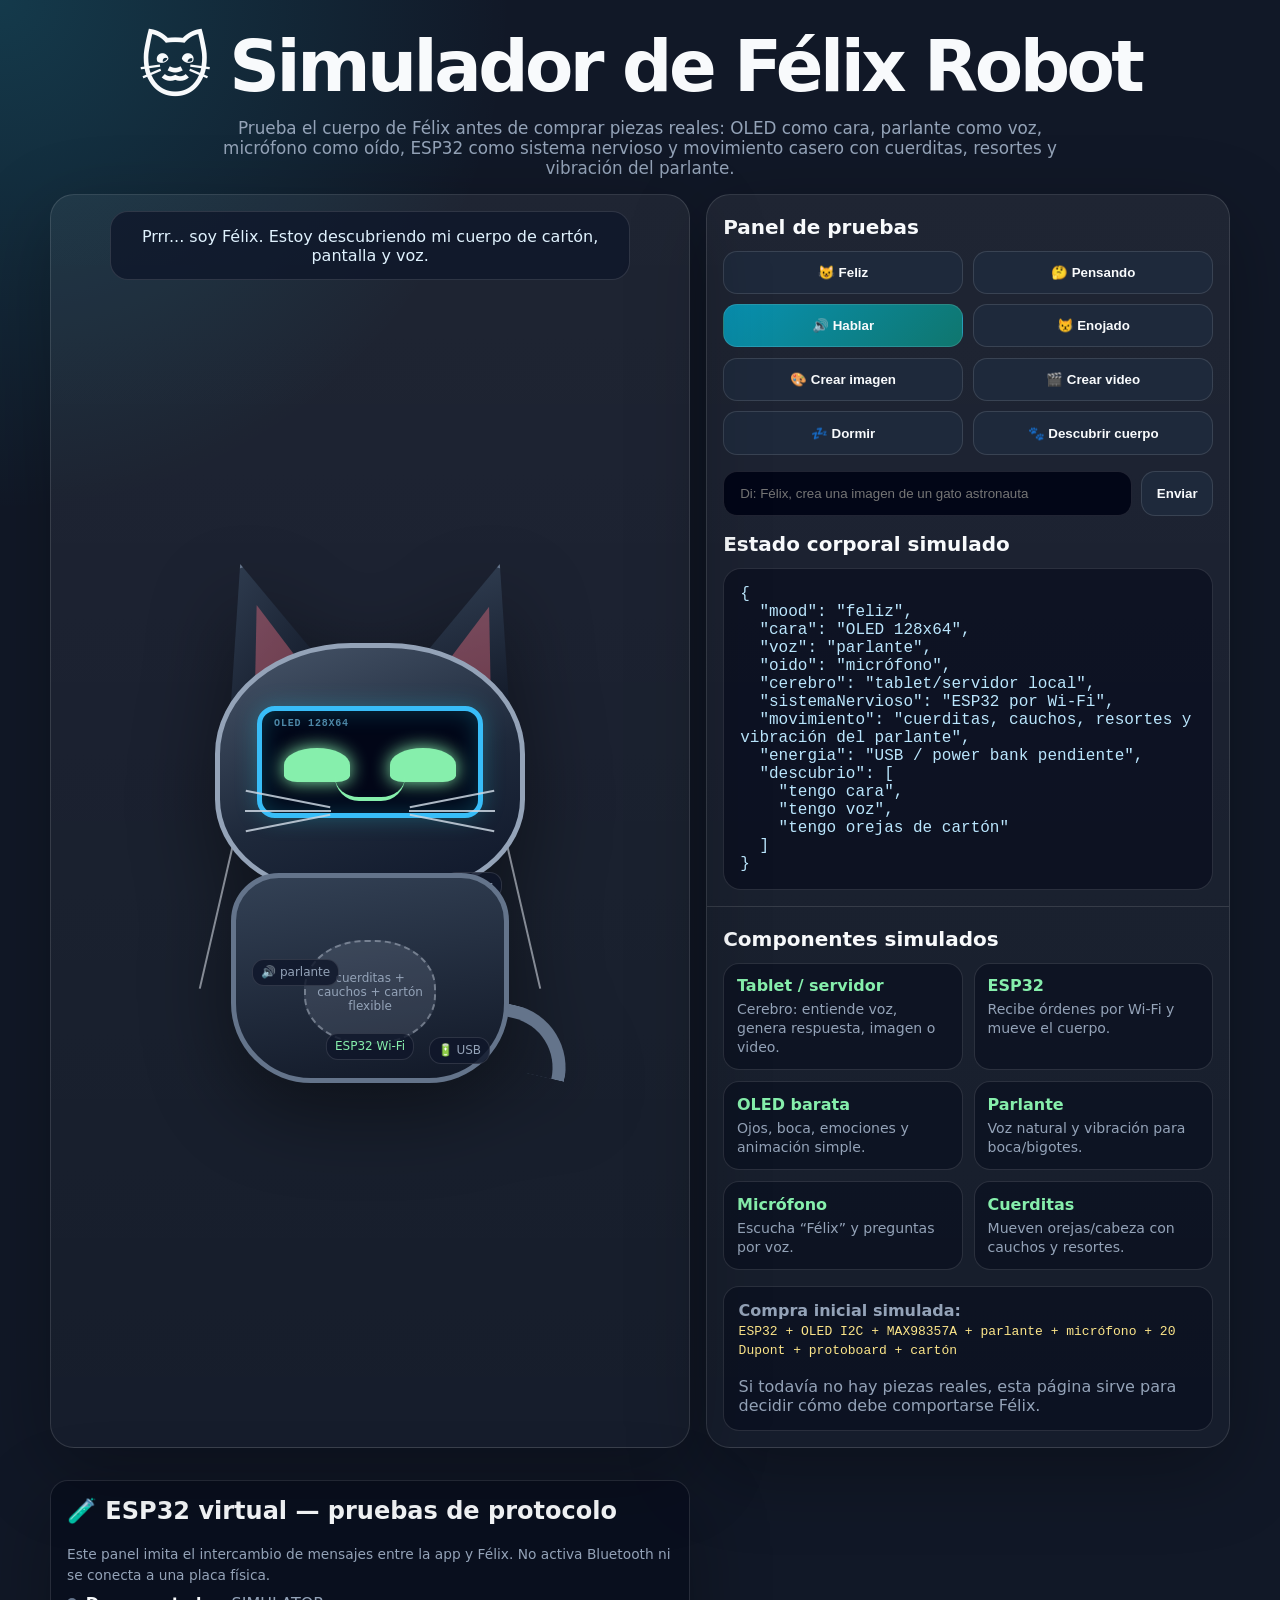
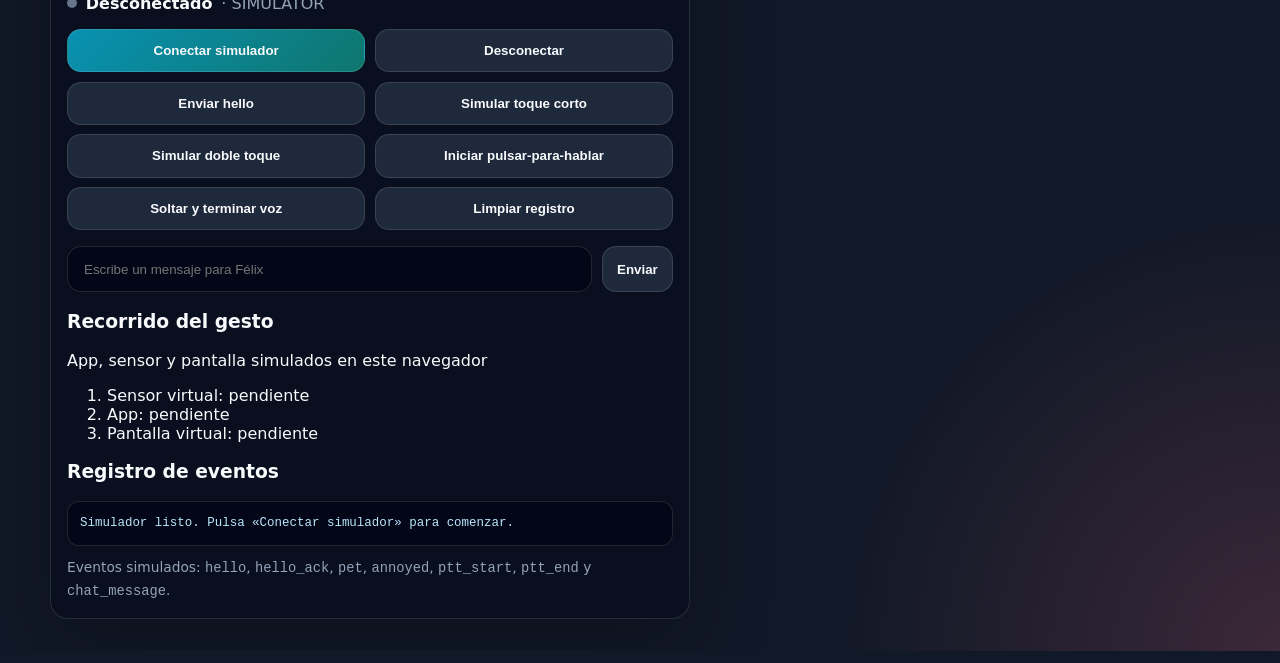
==== commit 139292aa: "Conecta los gestos del simulador con el protocolo de Félix" ====
--- a/assets/felix_robot_simulator.html
+++ b/assets/felix_robot_simulator.html
@@ -429,6 +429,18 @@
       .stage { min-height: 610px; }
       .component-grid { grid-template-columns: 1fr; }
     }
+  
+    .virtual-board { margin-top: 1rem; padding: 1rem; border: 1px solid var(--line); border-radius: 18px; background: rgba(2,6,23,.5); }
+    .virtual-board h2 { margin-top: 0; }
+    .sim-status { display:flex; align-items:center; gap:.55rem; color:var(--muted); margin:.5rem 0 1rem; }
+    .sim-dot { width:10px; height:10px; border-radius:50%; background:#64748b; display:inline-block; }
+    .sim-dot.on { background:#86efac; box-shadow:0 0 12px #86efac; }
+    .sim-actions { display:grid; grid-template-columns:repeat(2,minmax(0,1fr)); gap:.6rem; }
+    .sim-log { margin-top:.8rem; max-height:210px; overflow:auto; background:#020617; border:1px solid var(--line); border-radius:12px; padding:.75rem; color:#bae6fd; font: .78rem/1.5 ui-monospace,monospace; white-space:pre-wrap; }
+    .sim-note { color:var(--muted); font-size:.86rem; line-height:1.5; margin:.7rem 0 0; }
+    .sim-status strong { color:var(--text); }
+    @media(max-width:420px){ .sim-actions{grid-template-columns:1fr;} }
+
   </style>
 </head>
 <body data-mood="happy" data-talking="false" data-creating="false">
@@ -474,8 +486,8 @@
           <button onclick="setMode('thinking')">🤔 Pensando</button>
           <button onclick="speak()" class="primary">🔊 Hablar</button>
           <button onclick="setMode('angry')">😾 Enojado</button>
-          <button onclick="createThing('imagen')">🎨 Simular creación de imagen</button>
-          <button onclick="createThing('video')">🎬 Simular creación de video</button>
+          <button onclick="createThing('imagen')">🎨 Crear imagen</button>
+          <button onclick="createThing('video')">🎬 Crear video</button>
           <button onclick="setMode('sleep')">💤 Dormir</button>
           <button onclick="discoverBody()">🐾 Descubrir cuerpo</button>
         </div>
@@ -507,6 +519,37 @@
         </div>
       </div>
     </aside>
+
+      <section class="card virtual-board" aria-labelledby="virtual-title">
+        <h2 id="virtual-title">🧪 ESP32 virtual — pruebas de protocolo</h2>
+        <p class="sim-note">Este panel imita el intercambio de mensajes entre la app y Félix. No activa Bluetooth ni se conecta a una placa física.</p>
+        <div class="sim-status"><span id="simDot" class="sim-dot"></span><strong id="simConnection">Desconectado</strong><span id="simMode">· SIMULATOR</span></div>
+        <div class="sim-actions">
+          <button class="primary" id="simConnect">Conectar simulador</button>
+          <button id="simDisconnect">Desconectar</button>
+          <button id="simHello">Enviar hello</button>
+          <button id="simTouch">Simular toque corto</button>
+          <button id="simDouble">Simular doble toque</button>
+          <button id="simHold">Iniciar pulsar-para-hablar</button>
+          <button id="simRelease">Soltar y terminar voz</button>
+          <button id="simClear">Limpiar registro</button>
+        </div>
+        <div class="chat-sim">
+          <input id="simMessage" aria-label="Mensaje de prueba" placeholder="Escribe un mensaje para Félix" />
+          <button id="simSend">Enviar</button>
+        </div>
+        <h3>Recorrido del gesto</h3>
+        <p id="touchMode"></p>
+        <ol aria-live="polite" id="touchSteps">
+          <li>Sensor virtual: pendiente</li>
+          <li>App: pendiente</li>
+          <li>Pantalla virtual: pendiente</li>
+        </ol>
+        <h3>Registro de eventos</h3>
+        <div id="simLog" class="sim-log" role="log" aria-live="polite">Simulador listo. Pulsa «Conectar simulador» para comenzar.</div>
+        <p class="sim-note">Eventos simulados: <code>hello</code>, <code>hello_ack</code>, <code>pet</code>, <code>annoyed</code>, <code>ptt_start</code>, <code>ptt_end</code> y <code>chat_message</code>.</p>
+      </section>
+
   </main>
 
   <script>
@@ -571,17 +614,17 @@
     function createThing(kind) {
       document.body.dataset.mood = 'thinking';
       document.body.dataset.creating = 'true';
-      bodyState.mood = `simulando ${kind}`;
+      bodyState.mood = `creando ${kind}`;
       bodyState.movimientoActual = 'pantalla escaneando + cuerpo quieto';
-      speech.textContent = `Mrrr... estoy simulando la creación de un ${kind}. Esta página no genera archivos reales.`;
+      speech.textContent = `Mrrr... recibí la orden de crear un ${kind}. Mi cerebro en la tablet trabaja y el ESP32 muestra que estoy procesando.`;
       updateState();
 
       setTimeout(() => {
         document.body.dataset.creating = 'false';
         document.body.dataset.mood = 'happy';
         bodyState.mood = 'feliz';
-        bodyState.movimientoActual = `simulación de ${kind} terminada`;
-        speech.textContent = `Terminó la demostración visual de ${kind}; no se creó ningún archivo.`;
+        bodyState.movimientoActual = `${kind} terminado`;
+        speech.textContent = `Listo, miau. Terminé de simular la creación de ${kind}. En el robot real lo mostraría en pantalla o avisaría por voz.`;
         updateState();
       }, 3600);
     }
@@ -605,9 +648,9 @@
       const text = command.value.trim().toLowerCase();
       if (!text) return;
 
-      if (text.includes('crea una imagen') || text.includes('crear una imagen') || text.includes('simular creación de imagen')) {
+      if (text.includes('crea una imagen') || text.includes('crear una imagen')) {
         createThing('imagen');
-      } else if (text.includes('crea un video') || text.includes('crear un video') || text.includes('simular creación de video')) {
+      } else if (text.includes('crea un video') || text.includes('crear un video')) {
         createThing('video');
       } else if (text.includes('felix') || text.includes('félix')) {
         speak();
@@ -628,6 +671,128 @@
       if (event.key === 'Enter') runCommand();
     });
 
+
+    // Virtual ESP32 transport: deterministic software simulation only.
+    const sim = { connected: false, ptt: false, sequence: 0 };
+    const simLog = document.getElementById('simLog');
+    const simDot = document.getElementById('simDot');
+    const simConnection = document.getElementById('simConnection');
+
+    function logSim(direction, type, payload = {}) {
+      sim.sequence += 1;
+      const stamp = new Date().toLocaleTimeString('es-CO');
+      const line = '[' + stamp + '] #' + sim.sequence + ' ' + direction + ' ' +
+        JSON.stringify({ type, ...payload });
+      simLog.textContent = simLog.textContent + (simLog.textContent ? '\n' : '') + line;
+      simLog.scrollTop = simLog.scrollHeight;
+    }
+
+    function setSimConnection(connected) {
+      sim.connected = connected;
+      touchSequence++;
+      if (connected) resetTouchSteps();
+      else if (touchSteps[1].textContent === 'App: pendiente') touchSteps[1].textContent = 'App: enlace desconectado';
+      simDot.classList.toggle('on', connected);
+      simConnection.textContent = connected ? 'Conectado al ESP32 virtual' : 'Desconectado';
+      logSim('SYSTEM', connected ? 'simulator_connected' : 'simulator_disconnected');
+    }
+
+    const pythonApp = location.pathname === '/felix-local' && location.hostname === '127.0.0.1';
+    const touchSteps = document.querySelectorAll('#touchSteps li');
+    let touchSequence = 0;
+    document.getElementById('touchMode').textContent = pythonApp
+      ? 'App Python local · sensor y pantalla virtuales'
+      : 'App, sensor y pantalla simulados en este navegador';
+
+    function resetTouchSteps() {
+      ['Sensor virtual', 'App', 'Pantalla virtual'].forEach((label, i) => {
+        touchSteps[i].textContent = label + ': pendiente';
+      });
+    }
+
+    async function runTouch(gesture) {
+      const sequence = ++touchSequence;
+      resetTouchSteps();
+      touchSteps[0].textContent = 'Sensor virtual: gesto detectado';
+      if (!sim.connected) {
+        touchSteps[1].textContent = 'App: enlace desconectado';
+        return;
+      }
+      const event = {version: 1, type: 'touch_event', payload: {gesture}, request_id: String(sequence)};
+      logSim('SENSOR → APP', event.type, event);
+      try {
+        let reply;
+        if (pythonApp) {
+          const response = await fetch('/touch', {
+            method: 'POST', headers: {'Content-Type': 'application/json'}, body: JSON.stringify(event)
+          });
+          if (!response.ok) throw new Error('Respuesta HTTP ' + response.status);
+          reply = await response.json();
+        } else {
+          reply = {version: 1, type: 'emotion', request_id: event.request_id,
+            payload: {name: gesture === 'pet' ? 'happy' : 'angry'}};
+        }
+        if (!sim.connected || sequence !== touchSequence) return;
+        if (reply.version !== 1 || reply.type !== 'emotion' || reply.request_id !== event.request_id ||
+            !['happy', 'angry'].includes(reply.payload?.name)) throw new Error('Respuesta incompatible');
+        touchSteps[1].textContent = 'App: gesto recibido y emoción devuelta';
+        logSim('APP → PANTALLA', reply.type, reply);
+        setMode(reply.payload.name);
+        touchSteps[2].textContent = 'Pantalla virtual: expresión aplicada';
+      } catch (error) {
+        if (sequence === touchSequence) touchSteps[1].textContent = 'App: ' + error.message;
+      }
+    }
+
+    function sendSim(type, payload = {}) {
+      if (!sim.connected) {
+        logSim('APP', 'error', { message: 'Conecta el simulador primero', attempted_type: type });
+        return;
+      }
+      logSim('APP → VIRTUAL_ESP32', type, payload);
+      const replies = {
+        hello: () => logSim('VIRTUAL_ESP32 → APP', 'hello_ack', { firmware: 'felix-sim-1.0', transport: 'SIMULATOR' }),
+
+
+        ptt_start: () => { sim.ptt = true; logSim('VIRTUAL_ESP32 → APP', 'event_ack', { event: 'ptt_start', recording: true }); },
+        ptt_end: () => { sim.ptt = false; logSim('VIRTUAL_ESP32 → APP', 'event_ack', { event: 'ptt_end', recording: false }); },
+        chat_message: () => { speech.textContent = 'Miau... recibí tu mensaje en el simulador.'; setMode('thinking'); logSim('VIRTUAL_ESP32 → APP', 'message_received', { accepted: true }); }
+      };
+      if (replies[type]) replies[type]();
+    }
+
+    document.getElementById('simConnect').addEventListener('click', () => {
+      if (!sim.connected) setSimConnection(true);
+    });
+    document.getElementById('simDisconnect').addEventListener('click', () => {
+      if (sim.connected) {
+        if (sim.ptt) { sim.ptt = false; logSim('SYSTEM', 'ptt_cancelled_by_disconnect'); }
+        setSimConnection(false);
+      }
+    });
+    document.getElementById('simHello').addEventListener('click', () => sendSim('hello'));
+    document.getElementById('simTouch').addEventListener('click', () => runTouch('pet'));
+    document.getElementById('simDouble').addEventListener('click', () => runTouch('annoyed'));
+    document.getElementById('simHold').addEventListener('click', () => {
+      if (!sim.ptt) sendSim('ptt_start', { source: 'touch_sensor' });
+    });
+    document.getElementById('simRelease').addEventListener('click', () => {
+      if (sim.ptt) sendSim('ptt_end', { source: 'touch_sensor' });
+      else logSim('SYSTEM', 'ptt_not_active');
+    });
+    document.getElementById('simSend').addEventListener('click', () => {
+      const field = document.getElementById('simMessage');
+      const message = field.value.trim();
+      if (message) { sendSim('chat_message', { text: message }); field.value = ''; }
+    });
+    document.getElementById('simMessage').addEventListener('keydown', event => {
+      if (event.key === 'Enter') document.getElementById('simSend').click();
+    });
+    document.getElementById('simClear').addEventListener('click', () => {
+      simLog.textContent = 'Registro limpiado.';
+      sim.sequence = 0;
+    });
+
     updateState();
   </script>
 </body>
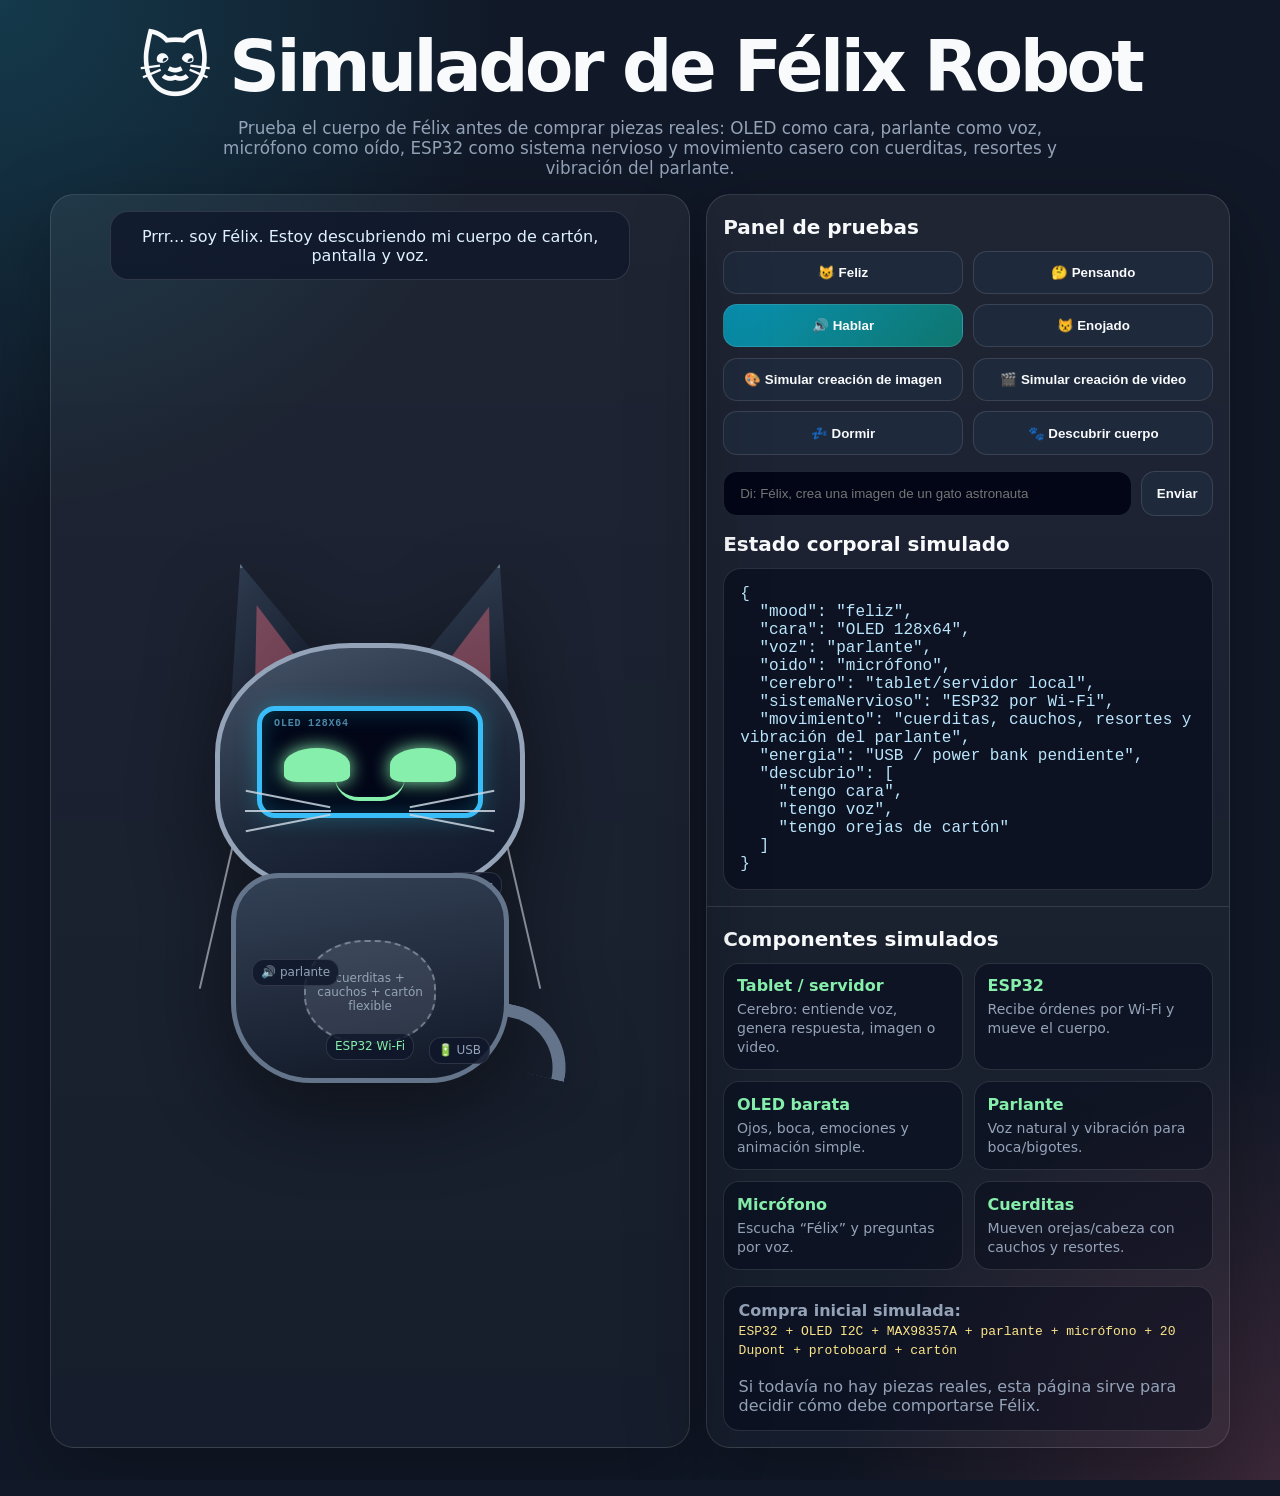
==== commit 8750075d: "fix(simulator): label image and video as visual demos (#63)" ====
--- a/assets/felix_robot_simulator.html
+++ b/assets/felix_robot_simulator.html
@@ -429,18 +429,6 @@
       .stage { min-height: 610px; }
       .component-grid { grid-template-columns: 1fr; }
     }
-  
-    .virtual-board { margin-top: 1rem; padding: 1rem; border: 1px solid var(--line); border-radius: 18px; background: rgba(2,6,23,.5); }
-    .virtual-board h2 { margin-top: 0; }
-    .sim-status { display:flex; align-items:center; gap:.55rem; color:var(--muted); margin:.5rem 0 1rem; }
-    .sim-dot { width:10px; height:10px; border-radius:50%; background:#64748b; display:inline-block; }
-    .sim-dot.on { background:#86efac; box-shadow:0 0 12px #86efac; }
-    .sim-actions { display:grid; grid-template-columns:repeat(2,minmax(0,1fr)); gap:.6rem; }
-    .sim-log { margin-top:.8rem; max-height:210px; overflow:auto; background:#020617; border:1px solid var(--line); border-radius:12px; padding:.75rem; color:#bae6fd; font: .78rem/1.5 ui-monospace,monospace; white-space:pre-wrap; }
-    .sim-note { color:var(--muted); font-size:.86rem; line-height:1.5; margin:.7rem 0 0; }
-    .sim-status strong { color:var(--text); }
-    @media(max-width:420px){ .sim-actions{grid-template-columns:1fr;} }
-
   </style>
 </head>
 <body data-mood="happy" data-talking="false" data-creating="false">
@@ -486,8 +474,8 @@
           <button onclick="setMode('thinking')">🤔 Pensando</button>
           <button onclick="speak()" class="primary">🔊 Hablar</button>
           <button onclick="setMode('angry')">😾 Enojado</button>
-          <button onclick="createThing('imagen')">🎨 Crear imagen</button>
-          <button onclick="createThing('video')">🎬 Crear video</button>
+          <button onclick="createThing('imagen')">🎨 Simular creación de imagen</button>
+          <button onclick="createThing('video')">🎬 Simular creación de video</button>
           <button onclick="setMode('sleep')">💤 Dormir</button>
           <button onclick="discoverBody()">🐾 Descubrir cuerpo</button>
         </div>
@@ -519,37 +507,6 @@
         </div>
       </div>
     </aside>
-
-      <section class="card virtual-board" aria-labelledby="virtual-title">
-        <h2 id="virtual-title">🧪 ESP32 virtual — pruebas de protocolo</h2>
-        <p class="sim-note">Este panel imita el intercambio de mensajes entre la app y Félix. No activa Bluetooth ni se conecta a una placa física.</p>
-        <div class="sim-status"><span id="simDot" class="sim-dot"></span><strong id="simConnection">Desconectado</strong><span id="simMode">· SIMULATOR</span></div>
-        <div class="sim-actions">
-          <button class="primary" id="simConnect">Conectar simulador</button>
-          <button id="simDisconnect">Desconectar</button>
-          <button id="simHello">Enviar hello</button>
-          <button id="simTouch">Simular toque corto</button>
-          <button id="simDouble">Simular doble toque</button>
-          <button id="simHold">Iniciar pulsar-para-hablar</button>
-          <button id="simRelease">Soltar y terminar voz</button>
-          <button id="simClear">Limpiar registro</button>
-        </div>
-        <div class="chat-sim">
-          <input id="simMessage" aria-label="Mensaje de prueba" placeholder="Escribe un mensaje para Félix" />
-          <button id="simSend">Enviar</button>
-        </div>
-        <h3>Recorrido del gesto</h3>
-        <p id="touchMode"></p>
-        <ol aria-live="polite" id="touchSteps">
-          <li>Sensor virtual: pendiente</li>
-          <li>App: pendiente</li>
-          <li>Pantalla virtual: pendiente</li>
-        </ol>
-        <h3>Registro de eventos</h3>
-        <div id="simLog" class="sim-log" role="log" aria-live="polite">Simulador listo. Pulsa «Conectar simulador» para comenzar.</div>
-        <p class="sim-note">Eventos simulados: <code>hello</code>, <code>hello_ack</code>, <code>pet</code>, <code>annoyed</code>, <code>ptt_start</code>, <code>ptt_end</code> y <code>chat_message</code>.</p>
-      </section>
-
   </main>
 
   <script>
@@ -614,17 +571,17 @@
     function createThing(kind) {
       document.body.dataset.mood = 'thinking';
       document.body.dataset.creating = 'true';
-      bodyState.mood = `creando ${kind}`;
+      bodyState.mood = `simulando ${kind}`;
       bodyState.movimientoActual = 'pantalla escaneando + cuerpo quieto';
-      speech.textContent = `Mrrr... recibí la orden de crear un ${kind}. Mi cerebro en la tablet trabaja y el ESP32 muestra que estoy procesando.`;
+      speech.textContent = `Mrrr... estoy simulando la creación de un ${kind}. Esta página no genera archivos reales.`;
       updateState();
 
       setTimeout(() => {
         document.body.dataset.creating = 'false';
         document.body.dataset.mood = 'happy';
         bodyState.mood = 'feliz';
-        bodyState.movimientoActual = `${kind} terminado`;
-        speech.textContent = `Listo, miau. Terminé de simular la creación de ${kind}. En el robot real lo mostraría en pantalla o avisaría por voz.`;
+        bodyState.movimientoActual = `simulación de ${kind} terminada`;
+        speech.textContent = `Terminó la demostración visual de ${kind}; no se creó ningún archivo.`;
         updateState();
       }, 3600);
     }
@@ -648,9 +605,9 @@
       const text = command.value.trim().toLowerCase();
       if (!text) return;
 
-      if (text.includes('crea una imagen') || text.includes('crear una imagen')) {
+      if (text.includes('crea una imagen') || text.includes('crear una imagen') || text.includes('simular creación de imagen')) {
         createThing('imagen');
-      } else if (text.includes('crea un video') || text.includes('crear un video')) {
+      } else if (text.includes('crea un video') || text.includes('crear un video') || text.includes('simular creación de video')) {
         createThing('video');
       } else if (text.includes('felix') || text.includes('félix')) {
         speak();
@@ -671,128 +628,6 @@
       if (event.key === 'Enter') runCommand();
     });
 
-
-    // Virtual ESP32 transport: deterministic software simulation only.
-    const sim = { connected: false, ptt: false, sequence: 0 };
-    const simLog = document.getElementById('simLog');
-    const simDot = document.getElementById('simDot');
-    const simConnection = document.getElementById('simConnection');
-
-    function logSim(direction, type, payload = {}) {
-      sim.sequence += 1;
-      const stamp = new Date().toLocaleTimeString('es-CO');
-      const line = '[' + stamp + '] #' + sim.sequence + ' ' + direction + ' ' +
-        JSON.stringify({ type, ...payload });
-      simLog.textContent = simLog.textContent + (simLog.textContent ? '\n' : '') + line;
-      simLog.scrollTop = simLog.scrollHeight;
-    }
-
-    function setSimConnection(connected) {
-      sim.connected = connected;
-      touchSequence++;
-      if (connected) resetTouchSteps();
-      else if (touchSteps[1].textContent === 'App: pendiente') touchSteps[1].textContent = 'App: enlace desconectado';
-      simDot.classList.toggle('on', connected);
-      simConnection.textContent = connected ? 'Conectado al ESP32 virtual' : 'Desconectado';
-      logSim('SYSTEM', connected ? 'simulator_connected' : 'simulator_disconnected');
-    }
-
-    const pythonApp = location.pathname === '/felix-local' && location.hostname === '127.0.0.1';
-    const touchSteps = document.querySelectorAll('#touchSteps li');
-    let touchSequence = 0;
-    document.getElementById('touchMode').textContent = pythonApp
-      ? 'App Python local · sensor y pantalla virtuales'
-      : 'App, sensor y pantalla simulados en este navegador';
-
-    function resetTouchSteps() {
-      ['Sensor virtual', 'App', 'Pantalla virtual'].forEach((label, i) => {
-        touchSteps[i].textContent = label + ': pendiente';
-      });
-    }
-
-    async function runTouch(gesture) {
-      const sequence = ++touchSequence;
-      resetTouchSteps();
-      touchSteps[0].textContent = 'Sensor virtual: gesto detectado';
-      if (!sim.connected) {
-        touchSteps[1].textContent = 'App: enlace desconectado';
-        return;
-      }
-      const event = {version: 1, type: 'touch_event', payload: {gesture}, request_id: String(sequence)};
-      logSim('SENSOR → APP', event.type, event);
-      try {
-        let reply;
-        if (pythonApp) {
-          const response = await fetch('/touch', {
-            method: 'POST', headers: {'Content-Type': 'application/json'}, body: JSON.stringify(event)
-          });
-          if (!response.ok) throw new Error('Respuesta HTTP ' + response.status);
-          reply = await response.json();
-        } else {
-          reply = {version: 1, type: 'emotion', request_id: event.request_id,
-            payload: {name: gesture === 'pet' ? 'happy' : 'angry'}};
-        }
-        if (!sim.connected || sequence !== touchSequence) return;
-        if (reply.version !== 1 || reply.type !== 'emotion' || reply.request_id !== event.request_id ||
-            !['happy', 'angry'].includes(reply.payload?.name)) throw new Error('Respuesta incompatible');
-        touchSteps[1].textContent = 'App: gesto recibido y emoción devuelta';
-        logSim('APP → PANTALLA', reply.type, reply);
-        setMode(reply.payload.name);
-        touchSteps[2].textContent = 'Pantalla virtual: expresión aplicada';
-      } catch (error) {
-        if (sequence === touchSequence) touchSteps[1].textContent = 'App: ' + error.message;
-      }
-    }
-
-    function sendSim(type, payload = {}) {
-      if (!sim.connected) {
-        logSim('APP', 'error', { message: 'Conecta el simulador primero', attempted_type: type });
-        return;
-      }
-      logSim('APP → VIRTUAL_ESP32', type, payload);
-      const replies = {
-        hello: () => logSim('VIRTUAL_ESP32 → APP', 'hello_ack', { firmware: 'felix-sim-1.0', transport: 'SIMULATOR' }),
-
-
-        ptt_start: () => { sim.ptt = true; logSim('VIRTUAL_ESP32 → APP', 'event_ack', { event: 'ptt_start', recording: true }); },
-        ptt_end: () => { sim.ptt = false; logSim('VIRTUAL_ESP32 → APP', 'event_ack', { event: 'ptt_end', recording: false }); },
-        chat_message: () => { speech.textContent = 'Miau... recibí tu mensaje en el simulador.'; setMode('thinking'); logSim('VIRTUAL_ESP32 → APP', 'message_received', { accepted: true }); }
-      };
-      if (replies[type]) replies[type]();
-    }
-
-    document.getElementById('simConnect').addEventListener('click', () => {
-      if (!sim.connected) setSimConnection(true);
-    });
-    document.getElementById('simDisconnect').addEventListener('click', () => {
-      if (sim.connected) {
-        if (sim.ptt) { sim.ptt = false; logSim('SYSTEM', 'ptt_cancelled_by_disconnect'); }
-        setSimConnection(false);
-      }
-    });
-    document.getElementById('simHello').addEventListener('click', () => sendSim('hello'));
-    document.getElementById('simTouch').addEventListener('click', () => runTouch('pet'));
-    document.getElementById('simDouble').addEventListener('click', () => runTouch('annoyed'));
-    document.getElementById('simHold').addEventListener('click', () => {
-      if (!sim.ptt) sendSim('ptt_start', { source: 'touch_sensor' });
-    });
-    document.getElementById('simRelease').addEventListener('click', () => {
-      if (sim.ptt) sendSim('ptt_end', { source: 'touch_sensor' });
-      else logSim('SYSTEM', 'ptt_not_active');
-    });
-    document.getElementById('simSend').addEventListener('click', () => {
-      const field = document.getElementById('simMessage');
-      const message = field.value.trim();
-      if (message) { sendSim('chat_message', { text: message }); field.value = ''; }
-    });
-    document.getElementById('simMessage').addEventListener('keydown', event => {
-      if (event.key === 'Enter') document.getElementById('simSend').click();
-    });
-    document.getElementById('simClear').addEventListener('click', () => {
-      simLog.textContent = 'Registro limpiado.';
-      sim.sequence = 0;
-    });
-
     updateState();
   </script>
 </body>
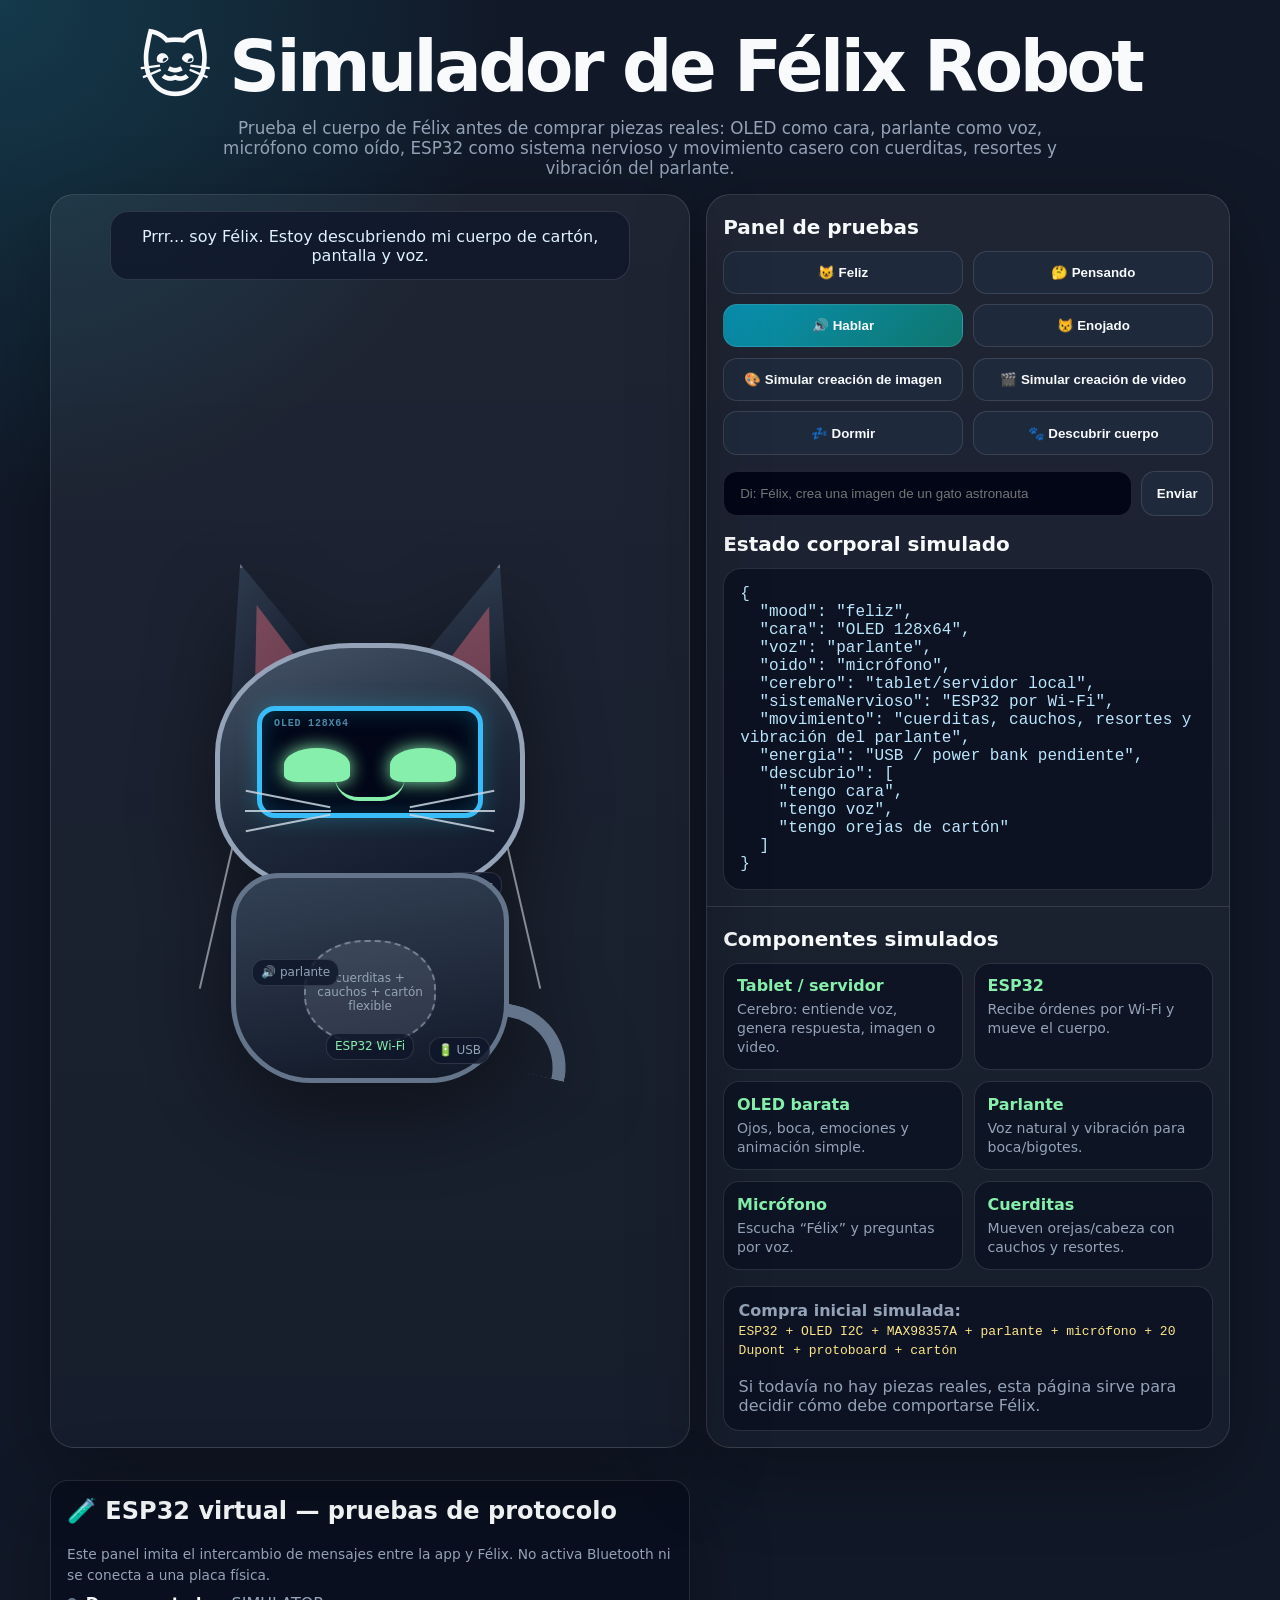
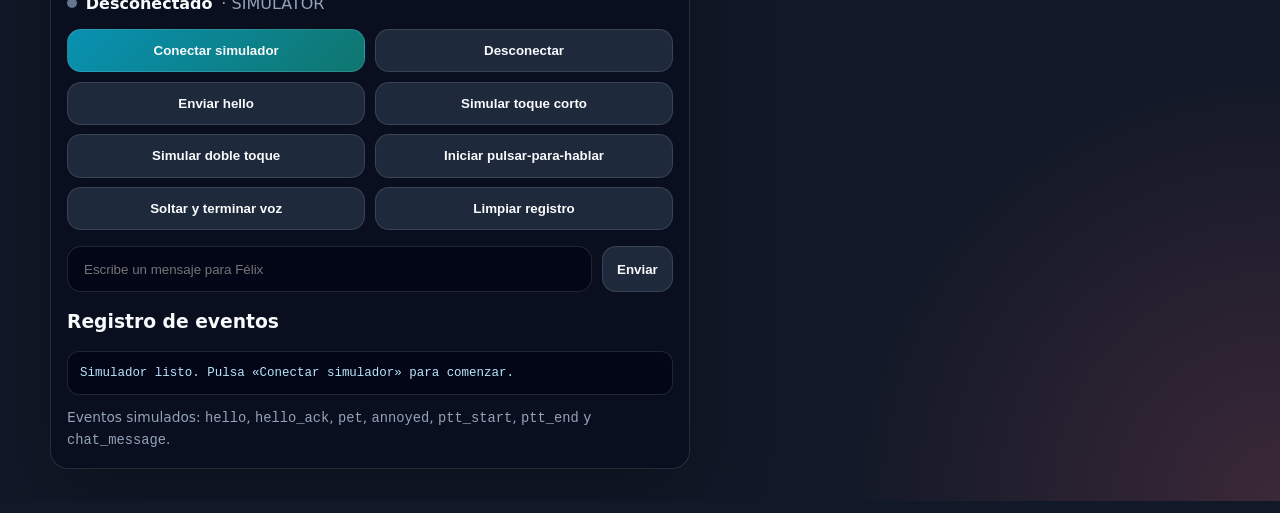
==== commit 38a0df4a: "feat: add virtual ESP32 protocol controls to web simulator (#53)" ====
--- a/assets/felix_robot_simulator.html
+++ b/assets/felix_robot_simulator.html
@@ -429,6 +429,18 @@
       .stage { min-height: 610px; }
       .component-grid { grid-template-columns: 1fr; }
     }
+  
+    .virtual-board { margin-top: 1rem; padding: 1rem; border: 1px solid var(--line); border-radius: 18px; background: rgba(2,6,23,.5); }
+    .virtual-board h2 { margin-top: 0; }
+    .sim-status { display:flex; align-items:center; gap:.55rem; color:var(--muted); margin:.5rem 0 1rem; }
+    .sim-dot { width:10px; height:10px; border-radius:50%; background:#64748b; display:inline-block; }
+    .sim-dot.on { background:#86efac; box-shadow:0 0 12px #86efac; }
+    .sim-actions { display:grid; grid-template-columns:repeat(2,minmax(0,1fr)); gap:.6rem; }
+    .sim-log { margin-top:.8rem; max-height:210px; overflow:auto; background:#020617; border:1px solid var(--line); border-radius:12px; padding:.75rem; color:#bae6fd; font: .78rem/1.5 ui-monospace,monospace; white-space:pre-wrap; }
+    .sim-note { color:var(--muted); font-size:.86rem; line-height:1.5; margin:.7rem 0 0; }
+    .sim-status strong { color:var(--text); }
+    @media(max-width:420px){ .sim-actions{grid-template-columns:1fr;} }
+
   </style>
 </head>
 <body data-mood="happy" data-talking="false" data-creating="false">
@@ -507,6 +519,30 @@
         </div>
       </div>
     </aside>
+
+      <section class="card virtual-board" aria-labelledby="virtual-title">
+        <h2 id="virtual-title">🧪 ESP32 virtual — pruebas de protocolo</h2>
+        <p class="sim-note">Este panel imita el intercambio de mensajes entre la app y Félix. No activa Bluetooth ni se conecta a una placa física.</p>
+        <div class="sim-status"><span id="simDot" class="sim-dot"></span><strong id="simConnection">Desconectado</strong><span id="simMode">· SIMULATOR</span></div>
+        <div class="sim-actions">
+          <button class="primary" id="simConnect">Conectar simulador</button>
+          <button id="simDisconnect">Desconectar</button>
+          <button id="simHello">Enviar hello</button>
+          <button id="simTouch">Simular toque corto</button>
+          <button id="simDouble">Simular doble toque</button>
+          <button id="simHold">Iniciar pulsar-para-hablar</button>
+          <button id="simRelease">Soltar y terminar voz</button>
+          <button id="simClear">Limpiar registro</button>
+        </div>
+        <div class="chat-sim">
+          <input id="simMessage" aria-label="Mensaje de prueba" placeholder="Escribe un mensaje para Félix" />
+          <button id="simSend">Enviar</button>
+        </div>
+        <h3>Registro de eventos</h3>
+        <div id="simLog" class="sim-log" role="log" aria-live="polite">Simulador listo. Pulsa «Conectar simulador» para comenzar.</div>
+        <p class="sim-note">Eventos simulados: <code>hello</code>, <code>hello_ack</code>, <code>pet</code>, <code>annoyed</code>, <code>ptt_start</code>, <code>ptt_end</code> y <code>chat_message</code>.</p>
+      </section>
+
   </main>
 
   <script>
@@ -628,6 +664,78 @@
       if (event.key === 'Enter') runCommand();
     });
 
+
+    // Virtual ESP32 transport: deterministic software simulation only.
+    const sim = { connected: false, ptt: false, sequence: 0 };
+    const simLog = document.getElementById('simLog');
+    const simDot = document.getElementById('simDot');
+    const simConnection = document.getElementById('simConnection');
+
+    function logSim(direction, type, payload = {}) {
+      sim.sequence += 1;
+      const stamp = new Date().toLocaleTimeString('es-CO');
+      const line = '[' + stamp + '] #' + sim.sequence + ' ' + direction + ' ' +
+        JSON.stringify({ type, ...payload });
+      simLog.textContent = simLog.textContent + (simLog.textContent ? '\\n' : '') + line;
+      simLog.scrollTop = simLog.scrollHeight;
+    }
+
+    function setSimConnection(connected) {
+      sim.connected = connected;
+      simDot.classList.toggle('on', connected);
+      simConnection.textContent = connected ? 'Conectado al ESP32 virtual' : 'Desconectado';
+      logSim('SYSTEM', connected ? 'simulator_connected' : 'simulator_disconnected');
+    }
+
+    function sendSim(type, payload = {}) {
+      if (!sim.connected) {
+        logSim('APP', 'error', { message: 'Conecta el simulador primero', attempted_type: type });
+        return;
+      }
+      logSim('APP → VIRTUAL_ESP32', type, payload);
+      const replies = {
+        hello: () => logSim('VIRTUAL_ESP32 → APP', 'hello_ack', { firmware: 'felix-sim-1.0', transport: 'SIMULATOR' }),
+        pet: () => { setMode('happy'); logSim('VIRTUAL_ESP32 → APP', 'event_ack', { event: 'pet' }); },
+        annoyed: () => { setMode('angry'); logSim('VIRTUAL_ESP32 → APP', 'event_ack', { event: 'annoyed' }); },
+        ptt_start: () => { sim.ptt = true; logSim('VIRTUAL_ESP32 → APP', 'event_ack', { event: 'ptt_start', recording: true }); },
+        ptt_end: () => { sim.ptt = false; logSim('VIRTUAL_ESP32 → APP', 'event_ack', { event: 'ptt_end', recording: false }); },
+        chat_message: () => { speech.textContent = 'Miau... recibí tu mensaje en el simulador.'; setMode('thinking'); logSim('VIRTUAL_ESP32 → APP', 'message_received', { accepted: true }); }
+      };
+      if (replies[type]) replies[type]();
+    }
+
+    document.getElementById('simConnect').addEventListener('click', () => {
+      if (!sim.connected) setSimConnection(true);
+    });
+    document.getElementById('simDisconnect').addEventListener('click', () => {
+      if (sim.connected) {
+        if (sim.ptt) { sim.ptt = false; logSim('SYSTEM', 'ptt_cancelled_by_disconnect'); }
+        setSimConnection(false);
+      }
+    });
+    document.getElementById('simHello').addEventListener('click', () => sendSim('hello'));
+    document.getElementById('simTouch').addEventListener('click', () => sendSim('pet', { source: 'touch_sensor', gesture: 'short' }));
+    document.getElementById('simDouble').addEventListener('click', () => sendSim('annoyed', { source: 'touch_sensor', gesture: 'double' }));
+    document.getElementById('simHold').addEventListener('click', () => {
+      if (!sim.ptt) sendSim('ptt_start', { source: 'touch_sensor' });
+    });
+    document.getElementById('simRelease').addEventListener('click', () => {
+      if (sim.ptt) sendSim('ptt_end', { source: 'touch_sensor' });
+      else logSim('SYSTEM', 'ptt_not_active');
+    });
+    document.getElementById('simSend').addEventListener('click', () => {
+      const field = document.getElementById('simMessage');
+      const message = field.value.trim();
+      if (message) { sendSim('chat_message', { text: message }); field.value = ''; }
+    });
+    document.getElementById('simMessage').addEventListener('keydown', event => {
+      if (event.key === 'Enter') document.getElementById('simSend').click();
+    });
+    document.getElementById('simClear').addEventListener('click', () => {
+      simLog.textContent = 'Registro limpiado.';
+      sim.sequence = 0;
+    });
+
     updateState();
   </script>
 </body>
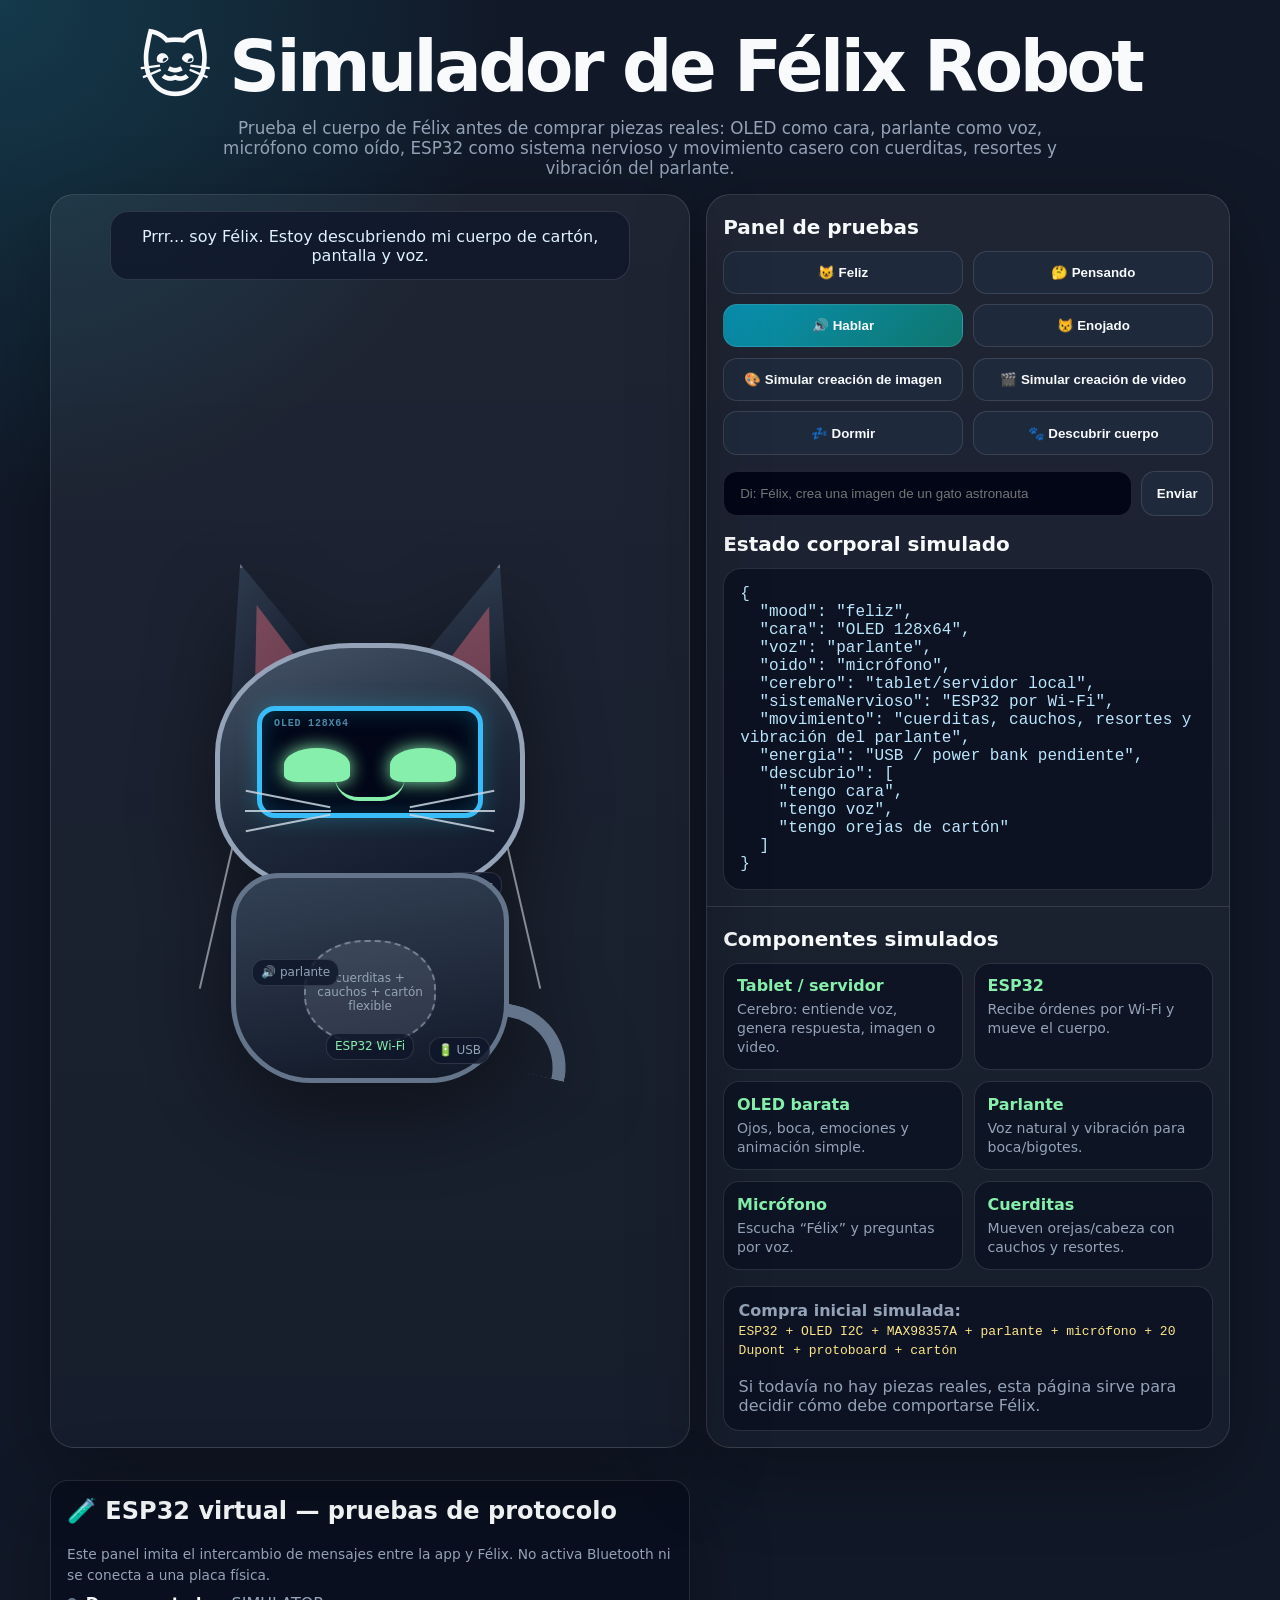
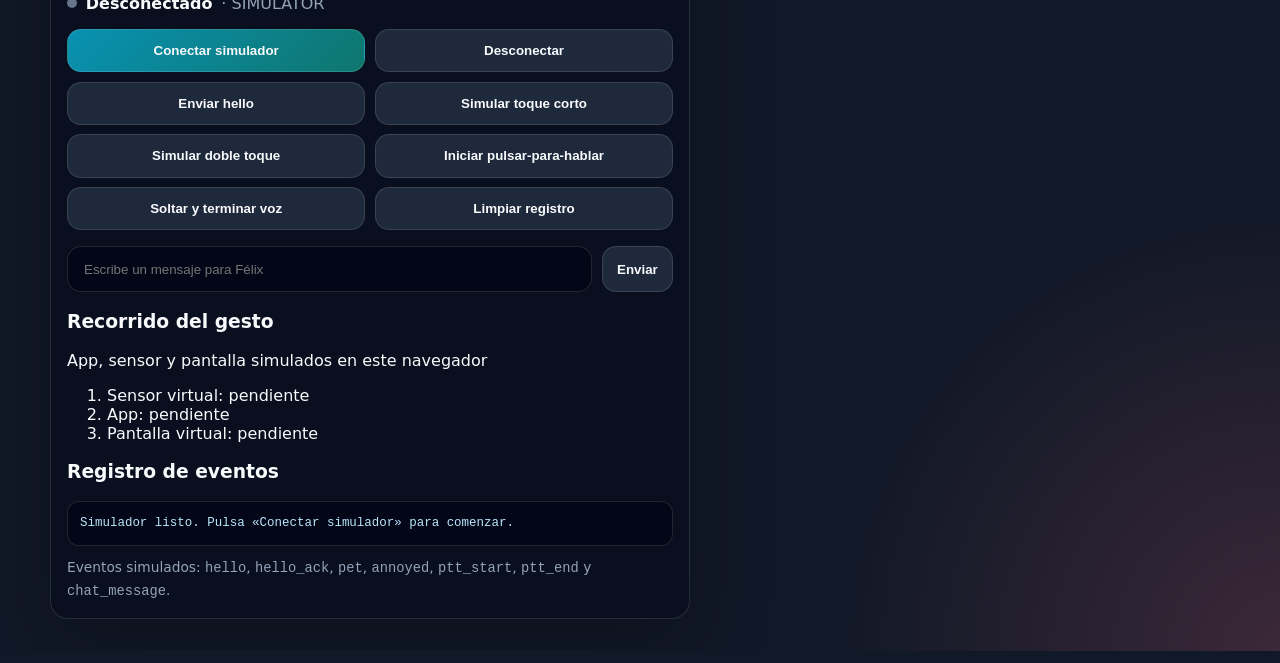
==== commit 4edfec6a: "Merge main into touch demo, retaining simulator labels and diagnostics" ====
--- a/assets/felix_robot_simulator.html
+++ b/assets/felix_robot_simulator.html
@@ -538,6 +538,13 @@
           <input id="simMessage" aria-label="Mensaje de prueba" placeholder="Escribe un mensaje para Félix" />
           <button id="simSend">Enviar</button>
         </div>
+        <h3>Recorrido del gesto</h3>
+        <p id="touchMode"></p>
+        <ol aria-live="polite" id="touchSteps">
+          <li>Sensor virtual: pendiente</li>
+          <li>App: pendiente</li>
+          <li>Pantalla virtual: pendiente</li>
+        </ol>
         <h3>Registro de eventos</h3>
         <div id="simLog" class="sim-log" role="log" aria-live="polite">Simulador listo. Pulsa «Conectar simulador» para comenzar.</div>
         <p class="sim-note">Eventos simulados: <code>hello</code>, <code>hello_ack</code>, <code>pet</code>, <code>annoyed</code>, <code>ptt_start</code>, <code>ptt_end</code> y <code>chat_message</code>.</p>
@@ -676,15 +683,65 @@
       const stamp = new Date().toLocaleTimeString('es-CO');
       const line = '[' + stamp + '] #' + sim.sequence + ' ' + direction + ' ' +
         JSON.stringify({ type, ...payload });
-      simLog.textContent = simLog.textContent + (simLog.textContent ? '\\n' : '') + line;
+      simLog.textContent = simLog.textContent + (simLog.textContent ? '\n' : '') + line;
       simLog.scrollTop = simLog.scrollHeight;
     }
 
     function setSimConnection(connected) {
       sim.connected = connected;
+      touchSequence++;
+      if (connected) resetTouchSteps();
+      else if (touchSteps[1].textContent === 'App: pendiente') touchSteps[1].textContent = 'App: enlace desconectado';
       simDot.classList.toggle('on', connected);
       simConnection.textContent = connected ? 'Conectado al ESP32 virtual' : 'Desconectado';
       logSim('SYSTEM', connected ? 'simulator_connected' : 'simulator_disconnected');
+    }
+
+    const pythonApp = location.pathname === '/felix-local' && location.hostname === '127.0.0.1';
+    const touchSteps = document.querySelectorAll('#touchSteps li');
+    let touchSequence = 0;
+    document.getElementById('touchMode').textContent = pythonApp
+      ? 'App Python local · sensor y pantalla virtuales'
+      : 'App, sensor y pantalla simulados en este navegador';
+
+    function resetTouchSteps() {
+      ['Sensor virtual', 'App', 'Pantalla virtual'].forEach((label, i) => {
+        touchSteps[i].textContent = label + ': pendiente';
+      });
+    }
+
+    async function runTouch(gesture) {
+      const sequence = ++touchSequence;
+      resetTouchSteps();
+      touchSteps[0].textContent = 'Sensor virtual: gesto detectado';
+      if (!sim.connected) {
+        touchSteps[1].textContent = 'App: enlace desconectado';
+        return;
+      }
+      const event = {version: 1, type: 'touch_event', payload: {gesture}, request_id: String(sequence)};
+      logSim('SENSOR → APP', event.type, event);
+      try {
+        let reply;
+        if (pythonApp) {
+          const response = await fetch('/touch', {
+            method: 'POST', headers: {'Content-Type': 'application/json'}, body: JSON.stringify(event)
+          });
+          if (!response.ok) throw new Error('Respuesta HTTP ' + response.status);
+          reply = await response.json();
+        } else {
+          reply = {version: 1, type: 'emotion', request_id: event.request_id,
+            payload: {name: gesture === 'pet' ? 'happy' : 'angry'}};
+        }
+        if (!sim.connected || sequence !== touchSequence) return;
+        if (reply.version !== 1 || reply.type !== 'emotion' || reply.request_id !== event.request_id ||
+            !['happy', 'angry'].includes(reply.payload?.name)) throw new Error('Respuesta incompatible');
+        touchSteps[1].textContent = 'App: gesto recibido y emoción devuelta';
+        logSim('APP → PANTALLA', reply.type, reply);
+        setMode(reply.payload.name);
+        touchSteps[2].textContent = 'Pantalla virtual: expresión aplicada';
+      } catch (error) {
+        if (sequence === touchSequence) touchSteps[1].textContent = 'App: ' + error.message;
+      }
     }
 
     function sendSim(type, payload = {}) {
@@ -695,8 +752,8 @@
       logSim('APP → VIRTUAL_ESP32', type, payload);
       const replies = {
         hello: () => logSim('VIRTUAL_ESP32 → APP', 'hello_ack', { firmware: 'felix-sim-1.0', transport: 'SIMULATOR' }),
-        pet: () => { setMode('happy'); logSim('VIRTUAL_ESP32 → APP', 'event_ack', { event: 'pet' }); },
-        annoyed: () => { setMode('angry'); logSim('VIRTUAL_ESP32 → APP', 'event_ack', { event: 'annoyed' }); },
+
+
         ptt_start: () => { sim.ptt = true; logSim('VIRTUAL_ESP32 → APP', 'event_ack', { event: 'ptt_start', recording: true }); },
         ptt_end: () => { sim.ptt = false; logSim('VIRTUAL_ESP32 → APP', 'event_ack', { event: 'ptt_end', recording: false }); },
         chat_message: () => { speech.textContent = 'Miau... recibí tu mensaje en el simulador.'; setMode('thinking'); logSim('VIRTUAL_ESP32 → APP', 'message_received', { accepted: true }); }
@@ -714,8 +771,8 @@
       }
     });
     document.getElementById('simHello').addEventListener('click', () => sendSim('hello'));
-    document.getElementById('simTouch').addEventListener('click', () => sendSim('pet', { source: 'touch_sensor', gesture: 'short' }));
-    document.getElementById('simDouble').addEventListener('click', () => sendSim('annoyed', { source: 'touch_sensor', gesture: 'double' }));
+    document.getElementById('simTouch').addEventListener('click', () => runTouch('pet'));
+    document.getElementById('simDouble').addEventListener('click', () => runTouch('annoyed'));
     document.getElementById('simHold').addEventListener('click', () => {
       if (!sim.ptt) sendSim('ptt_start', { source: 'touch_sensor' });
     });
